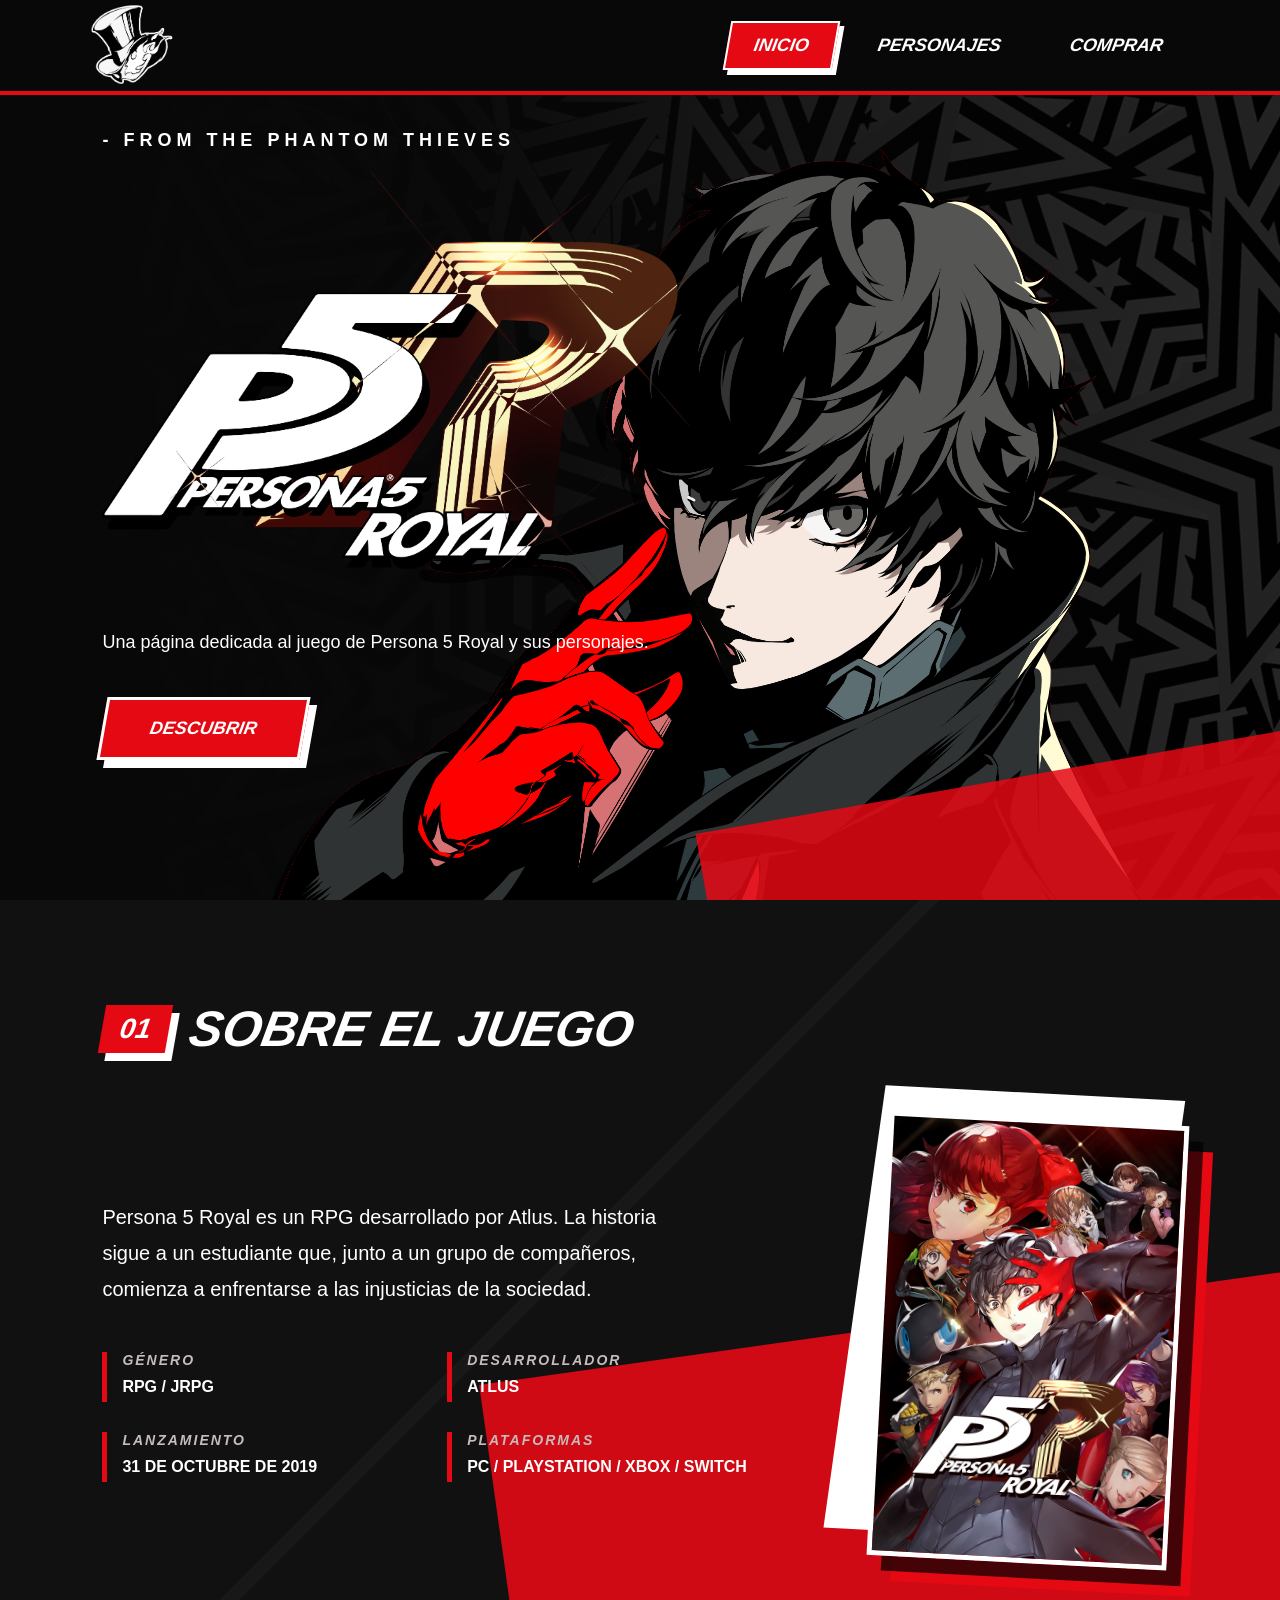
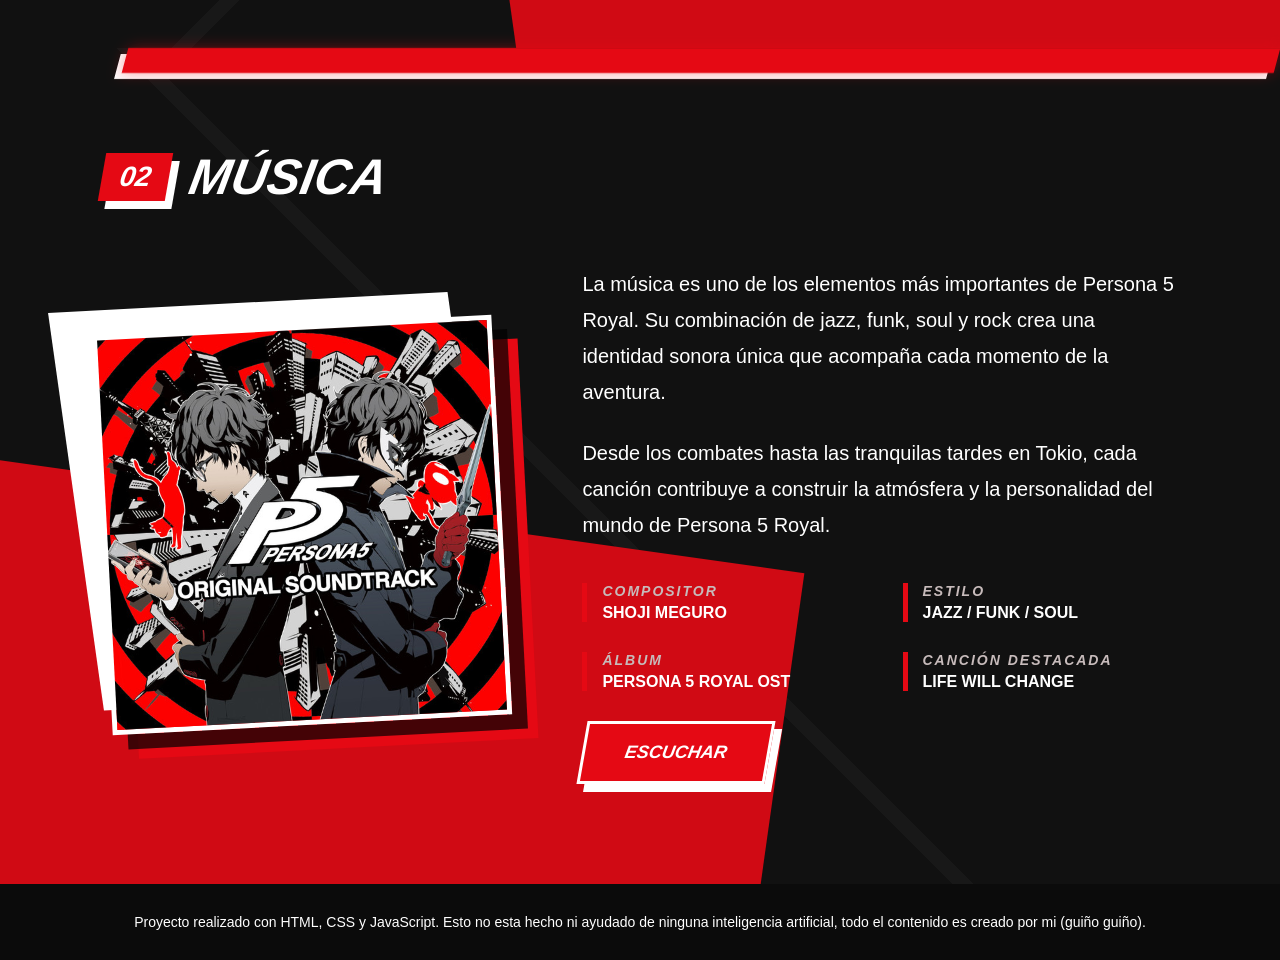
==== index.html @ f52c6a69 "Add files via upload" ====
<!DOCTYPE html>
<html lang="es">

  <head>
    <meta charset="UTF-8">
    <meta name="viewport" content="width=device-width, initial-scale=1.0">

    <title>Persona 5 Royal</title>
    <link rel="icon" href="images/ui/Phantom-Thieves-of-Hearts-Logo.png" type="image/png">

    <link rel="stylesheet" href="css/style.css">
    <link rel="stylesheet" href="css/animations.css">
  </head>

    <!-- | + |====================|| NAVBAR ||====================| + | -->
  <body>

    <header class="navbar">

      <a href="index.html" class="logo">
        <img
          src="images/ui/Phantom-Thieves-of-Hearts-Logo.png"
          alt="Persona 5 Royal"
        >
      </a>

    <nav class="nav-menu">
      <a href="index.html" class="nav-link active">
        INICIO
      </a>

      <a href="personajes.html" class="nav-link">
        PERSONAJES
      </a>

      <a href="https://store.steampowered.com/app/1687950/Persona_5_Royal/" target="_blank" class="nav-link">
        COMPRAR
      </a>
    </nav>

    </header>

    <!-- | + |====================|| HERO ||====================| + | -->

    <main>

      <section class="hero">

        <div class="hero-character">
          <img src="images/ui/joker-hero.png" alt="Joker hero"
          class="hero-character-image">
        </div>

        <div class="hero-content">
          <p class="hero-subtitle">
            - FROM THE PHANTOM THIEVES
          </p>
          <img
            src="images/ui/persona5-royal-logo.png"
            alt="Persona 5 Royal"
            class="hero-logo"
          >

          <p class="hero-description">
            Una página dedicada al juego de Persona 5 Royal y
            sus personajes.
          </p>

          <a href="#sobre-el-juego" class="hero-button">
            DESCUBRIR
          </a>
        </div>

      </section>

<!-- | + |====================|| SOBRE EL JUEGO (ABOUT) ||====================| + | -->

      <section id="sobre-el-juego" class="about">

        <div class="about-background-shape"></div>

        <div class="section-title">
          <span>01</span>
          <h2>SOBRE EL JUEGO</h2>
        </div>

        <div class="about-content">

          <div class="about-info">

            <p>
              Persona 5 Royal es un RPG desarrollado por Atlus.
              La historia sigue a un estudiante que, junto a un grupo
              de compañeros, comienza a enfrentarse a las injusticias
              de la sociedad.
            </p>

            <div class="game-details">

              <div class="game-detail">
                <span>GÉNERO</span>
                <p>RPG / JRPG</p>
              </div>

              <div class="game-detail">
                <span>DESARROLLADOR</span>
                <p>ATLUS</p>
              </div>

              <div class="game-detail">
                <span>LANZAMIENTO</span>
                <p>31 DE OCTUBRE DE 2019</p>
              </div>

              <div class="game-detail">
                <span>PLATAFORMAS</span>
                <p>PC / PLAYSTATION / XBOX / SWITCH</p>
              </div>

            </div>

          </div>

          <div class="about-image">
            <img
              src="images/ui/portada-persona5-royal.png"
              alt="Portada de Persona 5 Royal"
            >
          </div>

        </div>

      </section>

<!-- | + |====================|| FRANJA SEPARADORA ||====================| + | -->

      <div class="p5-divider-container">
        <div class="p5-divider-line"></div>
      </div>

<!-- | + |====================|| MÚSICA ||====================| + | -->

      <section id="musica" class="music">

        <div class="music-background-shape"></div>

          <div class="section-title">
            <span>02</span>
            <h2>MÚSICA</h2>
          </div>

          <div class="music-content">

            <div class="music-image">
              <img
                src="images/ui/music.png"
                alt="Música de Persona 5 Royal"
              >
            </div>

            <div class="music-info">
              <p>
                La música es uno de los elementos más importantes de
                Persona 5 Royal. Su combinación de jazz, funk, soul y
                rock crea una identidad sonora única que acompaña cada
                momento de la aventura.
              </p>

              <p>
                Desde los combates hasta las tranquilas tardes en Tokio,
                cada canción contribuye a construir la atmósfera y la
                personalidad del mundo de Persona 5 Royal.
              </p>

                <div class="music-details">
                  <div class="music-detail">
                    <span>COMPOSITOR</span>
                    <p>SHOJI MEGURO</p>
                  </div>

                  <div class="music-detail">
                    <span>ESTILO</span>
                    <p>JAZZ / FUNK / SOUL</p>
                  </div>

                  <div class="music-detail">
                    <span>ÁLBUM</span>
                    <p>PERSONA 5 ROYAL OST</p>
                  </div>

                  <div class="music-detail">
                    <span>CANCIÓN DESTACADA</span>
                    <p>LIFE WILL CHANGE</p>
                  </div>

                  <a href="https://open.spotify.com/intl-es/album/4pJT0WKggr4xk149X8A6KC?si=cnXYqS-QQ_GDL9rL55k0Cw" target="_blank" class="music-button">
                    ESCUCHAR
                  </a>
                </div>

              </div>

            </div>

      </section>

    <!-- | + |====================|| FOOTER ||====================| + | -->

      <footer>
        <p>
          Proyecto realizado con HTML, CSS y JavaScript.
          Esto no esta hecho ni ayudado de ninguna inteligencia artificial, todo el contenido es creado por mi (guiño guiño).
        </p>
    </footer>

    <script src="js/main.js"></script>

  </body>

</html>
---- css/style.css ----
/*| + |====================|| RESET ||====================| + |*/

* {
  margin: 0;
  padding: 0;
  box-sizing: border-box;
}

html {
  scroll-behavior: smooth;
}

body {
  background-color: #111111;
  color: #ffffff;
  font-family: Arial, sans-serif;
}

/*| + |====================|| NAVBAR ||====================| + |*/

.navbar {
  position: fixed;
  top: 0;
  left: 0;
  width: 100%;
  height: 95px;
  display: flex;
  align-items: center;
  justify-content: space-between;
  padding: 0 7%;
  background-color: #080808;
  border-bottom: 4px solid #e50914;
  z-index: 5;
}

/*=========|| LOGO ||=========*/

.logo {
  display: flex;
  align-items: center;
  height: 100%;
}

.logo img {
  width: 85px;
  height: auto;
  display: block;
  transition: transform 0.2s ease;
}

.logo:hover img {
  transform: rotate(-4deg) scale(1.05);
}

/*=========|| MENU ||=========*/

.nav-menu {
  display: flex;
  align-items: center;
  gap: 15px;
}

/*=========|| LINKS ||=========*/

.nav-link {
  position: relative;
  display: block;
  padding: 12px 25px;
  color: white;
  text-decoration: none;
  font-size: 18px;
  font-weight: 900;
  font-style: italic;
  transform: skew(-10deg);
  text-align: center;
  border: 2px solid transparent;
  
  /* Transición suave para movimiento y sombra */
  transition:
    background-color 0.2s ease,
    transform 0.2s ease,
    box-shadow 0.2s ease,
    border-color 0.2s ease;
}

/* Estado al pasar el mouse (Hover) */
.nav-link:hover {
  background-color: #e50914;
  border-color: #ffffff;
  /* Se eleva hacia arriba e izquierda y despliega la sombra blanca */
  transform: skew(-10deg) translate(-3px, -3px);
  box-shadow: 6px 6px 0 #ffffff;
}

/* Estado activo (Página actual) */
.nav-link.active {
  background-color: #e50914;
  border-color: #ffffff;
  box-shadow: 5px 5px 0 #ffffff;
}

/*| + |====================|| HERO ||====================| + |*/

.hero {
  position: relative;
  min-height: 100vh;
  display: flex;
  align-items: center;
  padding: 70px 8% 80px;
  overflow: hidden;
  background-color: #080808;
  background-image:
    linear-gradient(
      90deg,
      rgba(8, 8, 8, 1) 0%,
      rgba(8, 8, 8, 0.95) 35%,
      rgba(8, 8, 8, 0.35) 70%,
      rgba(8, 8, 8, 0.1) 100%
    ),
    url("../images/backgrounds/hero.PNG");
  background-size: cover;
  background-position: center;
}

.hero-character {
  position: absolute;
  right: 5%;
  bottom: 0;
  height: 90%;
  z-index: 1;
  pointer-events: none;
}

.hero-character img {
  height: 100%;
  width: auto;
  object-fit: contain;
  filter: drop-shadow(-10px 10px 0 rgba(0, 0, 0, 0.7));
}

.hero-content {
  position: relative;
  z-index: 3;
  max-width: 650px;
  animation: aparecer 0.8s ease-out;
}

.hero::after {
  content: "";
  position: absolute;
  right: -16%;
  bottom: -20%;
  width: 60%;
  height: 35%;
  background-color: #e50914;
  transform: rotate(-10deg);
  opacity: 0.85;
  z-index: 2;
}

.hero-subtitle {
  font-size: 18px;
  font-weight: bold;
  letter-spacing: 5px;
  margin-bottom: 20px;
}

.hero-logo {
  width: 600px;
  max-width: 100%;
  margin-bottom: 40px;
}

.hero-description {
  max-width: 550px;
  font-size: 18px;
  line-height: 1.6;
  margin-bottom: 40px;
}

.hero-button {
  position: relative;
  display: inline-block;
  padding: 18px 45px;
  background-color: #e50914;
  color: white;
  text-decoration: none;
  font-size: 18px;
  font-weight: 900;
  font-style: italic;
  transform: skew(-10deg);
  border: 3px solid white;
  box-shadow: 8px 8px 0 #ffffff;
  transition:
    transform 0.2s ease,
    box-shadow 0.2s ease;
}

.hero-button:hover {
  transform: skew(-10deg) translate(-4px, -4px);
  box-shadow: 12px 12px 0 #ffffff;
}

/*| + |====================|| SOBRE EL JUEGO (ABOUT) ||====================| + | */

.about {
  position: relative;
  min-height: 650px;
  padding: 100px 8%;
  background-color: #111111;
  overflow: hidden;
}

.section-title {
  display: flex;
  align-items: center;
  gap: 20px;
  margin-bottom: 40px;
}

.section-title span {
  font-size: 45px;
  font-weight: bold;
}

.section-title h2 {
  font-size: 40px;
  font-style: italic;
}

.about p {
  max-width: 800px;
  font-size: 20px;
  line-height: 1.8;
}

/**/

.about-content {
  display: flex;
  align-items: center;
  gap: 70px;
  max-width: 1200px;
  margin: 0 auto;
}

/*=========|| ABOUT BACKGROUND ||=========*/

.about::before {
  content: "";
  position: absolute;
  inset: 0;
  background: linear-gradient(
    135deg,
    transparent 0%,
    transparent 45%,
    rgba(255, 255, 255, 0.03) 45%,
    rgba(255, 255, 255, 0.03) 46%,
    transparent 46%
  );
  pointer-events: none;
}

/* Forma roja de fondo */
.about-background-shape {
  position: absolute;
  right: -10%;
  bottom: -25%;
  width: 70%;
  height: 70%;
  background-color: #e50914;
  transform: rotate(-8deg);
  opacity: 0.9;
  z-index: 0;
}

/*=========|| SECTION TITLE ||=========*/

.section-title {
  position: relative;
  z-index: 2;
  display: flex;
  align-items: center;
  gap: 20px;
  margin-bottom: 60px;
}

.section-title span {
  padding: 8px 18px;
  background-color: #e50914;
  color: white;
  font-size: 28px;
  font-weight: 900;
  font-style: italic;
  transform: skew(-10deg);
  box-shadow: 8px 8px 0 white;
}

.section-title h2 {
  font-size: 50px;
  font-style: italic;
  font-weight: 900;
  transform: skew(-10deg);
}

/*=========|| ABOUT IMAGE ||=========*/

.about-image {
  position: relative;
  flex-shrink: 0;
  transform: rotate(3deg);
}

/* Diagonal blanca detrás de la portada */

.about-image::before {
  content: "";
  position: absolute;
  top: -25px;
  left: -25px;
  width: 100%;
  height: 100%;
  background-color: white;
  transform: skew(-5deg);
  z-index: -1;
}

/* Sombra roja */

.about-image::after {
  content: "";
  position: absolute;
  bottom: -25px;
  right: -25px;
  width: 100%;
  height: 100%;
  background-color: #e50914;
  z-index: -2;
}

.about-image img {
  display: block;
  width: 300px;
  height: auto;
  border: 5px solid white;
  box-shadow: 15px 15px 0 rgba(0, 0, 0, 0.7);
}

/*=========|| ABOUT CONTENT ||=========*/

.about-content {
  position: relative;
  z-index: 2;
  display: flex;
  align-items: center;
  justify-content: space-between;
  max-width: 1200px;
  margin: 0 auto;
  gap: 80px;
}

/*=========|| ABOUT INFO ||=========*/

.about-info {
  max-width: 650px;
}

.about-info > p {
  max-width: 600px;
  margin-bottom: 45px;
  font-size: 20px;
  line-height: 1.8;
}

/*=========|| GAME DETAILS ||=========*/

.game-details {
  display: grid;
  grid-template-columns: repeat(2, 1fr);
  gap: 30px 45px;
}

.game-detail {
  border-left: 5px solid #e50914;
  padding-left: 15px;
}

.game-detail span {
  display: block;
  margin-bottom: 5px;
  color: #c7bbbb;
  font-size: 14px;
  font-weight: 900;
  font-style: italic;
  letter-spacing: 2px;
}

.game-detail p {
  font-size: 16px;
  font-weight: bold;
}

/*| + |====================|| FRANJA SEPARADORA ||====================| + |*/

.p5-divider-container {
  position: relative;
  width: 100%;
  height: 0px;
  background-color: transparent;
  margin-top: -15px;
  overflow: visible;
  z-index: 5;
}

.p5-divider-line {
  position: absolute;
  top: 10;
  right: 0.2%;
  width: 90%;
  height: 25px;
  background-color: #e50914;
  transform: skew(-15deg);
  box-shadow:
    0 0 15px rgba(229, 9, 20, 0.4),
    -6px 6px 0 #ffffff;
}

/*| + |====================|| MÚSICA ||====================| + |*/

.music {
  position: relative;
  min-height: 650px;
  padding: 100px 8%;
  background-color: #111111;
  overflow: hidden;
}

/*=========|| MUSIC BACKGROUND||=========*/

.music::before {
  content: "";
  position: absolute;
  inset: 0;
  background: linear-gradient(
    -315deg,
    transparent 0%,
    transparent 45%,
    rgba(255, 255, 255, 0.03) 45%,
    rgba(255, 255, 255, 0.03) 46%,
    transparent 46%
  );
  pointer-events: none;
}

/* Forma roja de fondo */
.music-background-shape {
  position: absolute;
  left: -10%;
  bottom: -25%;
  width: 70%;
  height: 70%;
  background-color: #e50914;
  transform: rotate(8deg);
  opacity: 0.9;
  z-index: 0;
}

/*=========|| MUSIC CONTENT ||=========*/

.music-content {
  position: relative;
  z-index: 2;
  display: flex;
  align-items: center;
  max-width: 1200px;
  margin: 0 auto;
  gap: 80px;
}

/*=========|| MUSIC IMAGE ||=========*/

.music-image {
  position: relative;
  flex-shrink: 0;
  transform: rotate(-3deg);
  margin: 20px 0;
}

/* Diagonal blanca */
.music-image::before {
  content: "";
  position: absolute;
  top: -25px;
  left: -25px;
  width: 100%;
  height: 100%;
  background-color: white;
  transform: skew(5deg);
  z-index: -1;
}

/* Sombra roja */
.music-image::after {
  content: "";
  position: absolute;
  bottom: -25px;
  right: -25px;
  width: 100%;
  height: 100%;
  background-color: #e50914;
  z-index: -2;
}

.music-image img {
  display: block;
  width: 400px;
  height: 400px;
  object-fit: cover;
  border: 5px solid white;
  box-shadow: 15px 15px 0 rgba(0, 0, 0, 0.7);
}

/*=========|| MUSIC INFO ||=========*/

.music-info {
  max-width: 650px;
  flex: 1;
}

.music-info > p {
  max-width: 600px;
  margin-bottom: 25px;
  font-size: 20px;
  line-height: 1.8;
}

/*=========|| MUSIC DETAILS ||=========*/

.music-details {
  display: grid;
  grid-template-columns: repeat(2, 1fr);
  gap: 30px 45px;
  margin-top: 40px;
}

.music-detail {
  border-left: 5px solid #e50914;
  padding-left: 15px;
}

.music-detail span {
  display: block;
  margin-bottom: 5px;
  color: #c7bbbb;
  font-size: 14px;
  font-weight: 900;
  font-style: italic;
  letter-spacing: 2px;
}

.music-detail p {
  margin: 0;
  font-size: 16px;
  font-weight: bold;
}

.music-button {
  position: relative;
  display: inline-block;
  width: max-content;
  padding: 18px 40px !important;
  background-color: #e50914;
  color: white;
  text-decoration: none;
  font-size: 18px;
  font-weight: 900;
  font-style: italic;
  transform: skew(-10deg);
  border: 3px solid white;
  box-shadow: 8px 8px 0 #ffffff;
  transition:
    transform 0.2s ease,
    box-shadow 0.2s ease;
}

.music-button:hover {
  transform: skew(-10deg) translate(-4px, -4px);
  box-shadow: 12px 12px 0 #ffffff;
}

/*=========|| RESPONSIVE ||=========*/

@media (max-width: 900px) {
  .music-content {
    flex-direction: column;
    align-items: center;
    gap: 60px;
  }

  .music-info {
    max-width: 700px;
  }
}

@media (max-width: 600px) {
  .music {
    padding: 80px 5%;
  }

  .music-image img {
    width: 270px;
    height: 390px;
  }

  .music-details {
    grid-template-columns: 1fr;
  }

  .music-info > p {
    font-size: 17px;
  }
}

/*===================================== PERSONAJES =====================================*/

/*=========|| Estilos para las secciones de carrusel de personajes ||=========*/

.characters-page {
  position: relative;
  padding-top: 100px;
  padding-bottom: 100px;
  background-color: #111111;
  overflow: hidden;
}

.characters-page::before {
  content: "";
  position: absolute;
  inset: 0;
  background: linear-gradient(
    135deg,
    transparent 0%,
    transparent 48%,
    rgba(255, 255, 255, 0.02) 48%,
    rgba(255, 255, 255, 0.02) 50%,
    transparent 50%
  );
  background-size: 30px 30px;
  pointer-events: none;
  z-index: 1;
}

.carousel-section {
  position: relative;
  padding: 30px 8%;
  z-index: 2;
}

.carousel-section::after {
  content: "";
  position: absolute;
  width: 60%;
  height: 80%;
  background-color: #e50914;
  opacity: 0.85;
  z-index: -1;
  pointer-events: none;
}

.carousel-section:nth-child(1)::after {
  right: -10%;
  bottom: 10%;
  transform: rotate(-6deg);
}

.carousel-section:nth-child(2)::after {
  left: -10%;
  top: 20%;
  transform: rotate(6deg);
}

.carousel-section:nth-child(3)::after {
  right: -15%;
  bottom: 0%;
  transform: rotate(-8deg);
}

.carousel-wrapper {
  display: flex;
  align-items: center;
  position: relative;
  gap: -110px;
}

.carousel-track-container {
  overflow: hidden;
  width: 100%;
  padding: 20px 35px 35px 25px;

  /* Valores base */
  --mask-start: 3%;
  --mask-end: 97%;

  -webkit-mask-image: linear-gradient(
    to right,
    transparent 0%,
    black var(--mask-start),
    black var(--mask-end),
    transparent 100%
  );
  mask-image: linear-gradient(
    to right,
    transparent 0%,
    black var(--mask-start),
    black var(--mask-end),
    transparent 100%
  );
}

.carousel-track {
  display: flex;
  gap: 30px;
  padding-right: 25px;
  transition: transform 0.4s cubic-bezier(0.25, 1, 0.5, 1);
}

/*=========|| Tarjeta individual de personaje ||=========*/

.character-card {
  min-width: 320px;
  max-width: 340px;
  background-color: #181818;
  border: 3px solid #ffffff;
  box-shadow: 10px 10px 0 #e50914;
  transform: skew(-4deg);
  transition:
    transform 0.3s ease,
    box-shadow 0.3s ease;
  flex-shrink: 0;
}

.character-card:hover {
  transform: skew(-4deg) translateY(-8px);
  box-shadow: 14px 14px 0 #ffffff;
}

/*=========|| Contenedor de imágenes ||=========*/

.card-images {
  display: flex;
  flex-direction: column;
  gap: 10px;
  padding: 15px;
  background-color: #080808;
  border-bottom: 3px solid #e50914;
}

.char-portrait,
.char-gameplay {
  position: relative;
  overflow: hidden;
  border: 2px solid #ffffff;
}

.char-portrait img,
.char-gameplay img {
  width: 100%;
  height: 180px;
  object-fit: cover;
  display: block;
}

/*=========|| Información del personaje ||=========*/

.card-info {
  padding: 20px 15px;
}

.card-info h3 {
  font-size: 20px;
  font-style: italic;
  font-weight: 900;
  color: #ffffff;
  margin-bottom: 10px;
  background-color: #e50914;
  display: inline-block;
  padding: 4px 10px;
  transform: skew(-6deg);
}

.card-info p {
  font-size: 14px;
  line-height: 1.5;
  color: #cccccc;
}

/*=========|| Botones de navegación del carrusel ||=========*/

.carousel-btn {
  background-color: #e50914;
  color: #ffffff;
  border: 2px solid #ffffff;
  font-size: 24px;
  font-weight: bold;
  padding: 15px 18px;
  cursor: pointer;
  transform: skew(-10deg);
  box-shadow: 4px 4px 0 #ffffff;
  z-index: 10;
  transition:
    transform 0.2s ease,
    background-color 0.2s ease;
}

.carousel-btn:hover {
  background-color: #ffffff;
  color: #e50914;
  transform: skew(-10deg) scale(1.1);
}

/*=========|| Barra de  ||=========*/

.carousel-progress-bar {
  position: relative;
  width: 100%;
  max-width: 100%;
  height: 16px;
  background-color: #000000;
  margin: 30px auto 0;
  border: 2px solid #ffffff;
  transform: skew(-15deg);
  /* Sombra blanca desfasada igual a la franja separadora */
  box-shadow: -5px 5px 0 #ffffff;
  overflow: hidden;
}

.progress-fill {
  height: 100%;
  width: 0%;
  background-color: #e50914;
  /* Brillo e iluminación estilo P5 en el relleno */
  box-shadow: 0 0 12px rgba(229, 9, 20, 0.8);
  transition: width 0.3s cubic-bezier(0.25, 1, 0.5, 1);
}

/*=========|| Imagen única vertical para personajes secundarios ||=========*/

.char-single-vertical {
  position: relative;
  overflow: hidden;
  border: 2px solid #ffffff;
}

.char-single-vertical img {
  width: 100%;
  height: 370px;
  object-fit: cover;
  display: block;
}

/*=========|| Imagen única rectangular para la sección de villanos ||=========*/

.char-single-rectangular {
  position: relative;
  overflow: hidden;
  border: 2px solid #ffffff;
}

.char-single-rectangular img {
  width: 100%;
  height: 220px;
  object-fit: cover;
  display: block;
}

/*| + |====================|| FOOTER ||====================| + |*/

footer {
  padding: 30px;
  text-align: center;
  background-color: #0b0b0b;
}

footer p {
  font-size: 14px;
}
---- css/animations.css ----
/* ==================== ANIMACIONES ==================== */

.hero-content {
    animation: aparecer 0.8s ease-out;
}

@keyframes aparecer {

    from {
        opacity: 0;
        transform: translateX(-50px);
    }

    to {
        opacity: 1;
        transform: translateX(0);
    }

}

/*=========|| DECLARACIÓN DE VARIABLES PARA ANIMAR MÁSCARAS ||=========*/

@property --mask-start {
  syntax: '<percentage>';
  inherits: false;
  initial-value: 3%;
}

@property --mask-end {
  syntax: '<percentage>';
  inherits: false;
  initial-value: 97%;
}

/*=========|| TRANSICIÓN DE MÁSCARA DEL CARRUSEL ||=========*/

.carousel-track-container {
  /* Transición sobre las variables animables */
  transition: --mask-start 0.3s ease, --mask-end 0.3s ease;
}

/* Al estar al INICIO: Transiciona el lado izquierdo */
.carousel-track-container.at-start {
  --mask-start: 0%;
  --mask-end: 97%;
}

/* Al estar al FINAL: Transiciona el lado derecho */
.carousel-track-container.at-end {
  --mask-start: 3%;
  --mask-end: 100%;
}
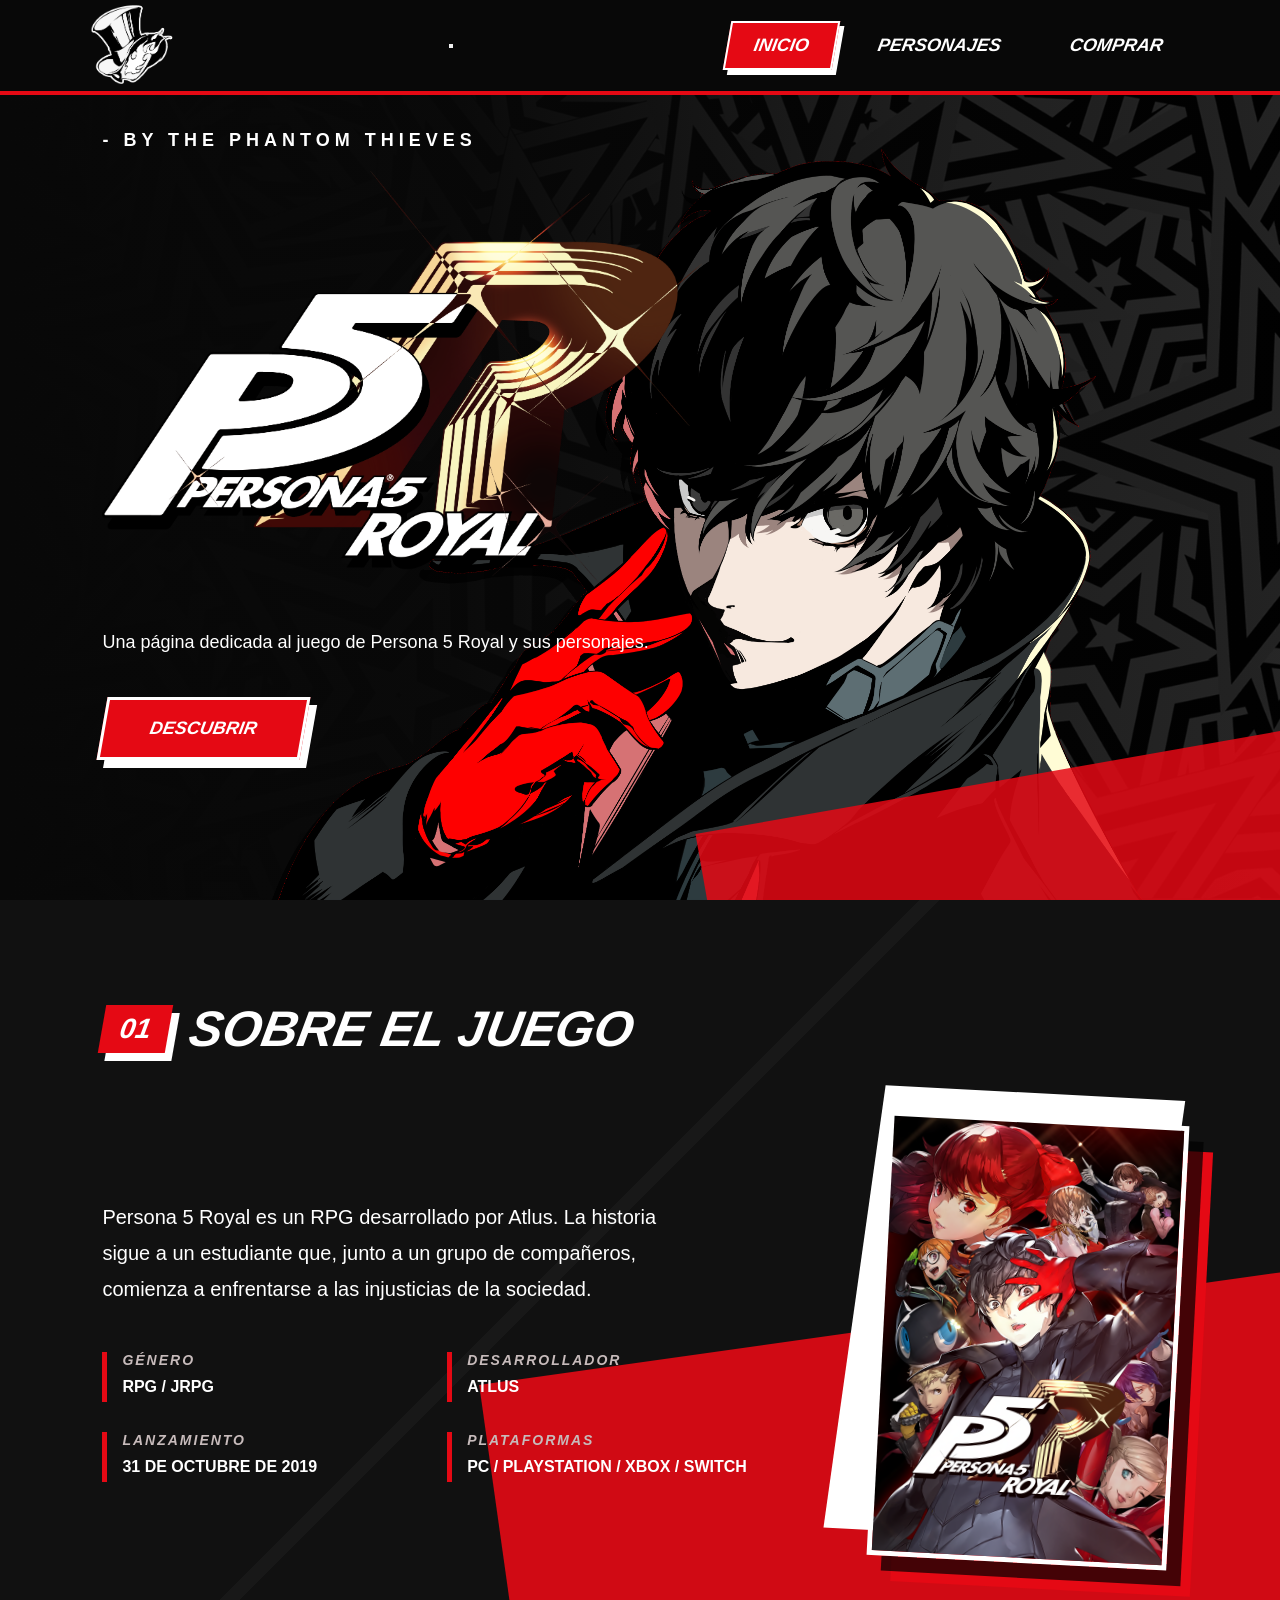
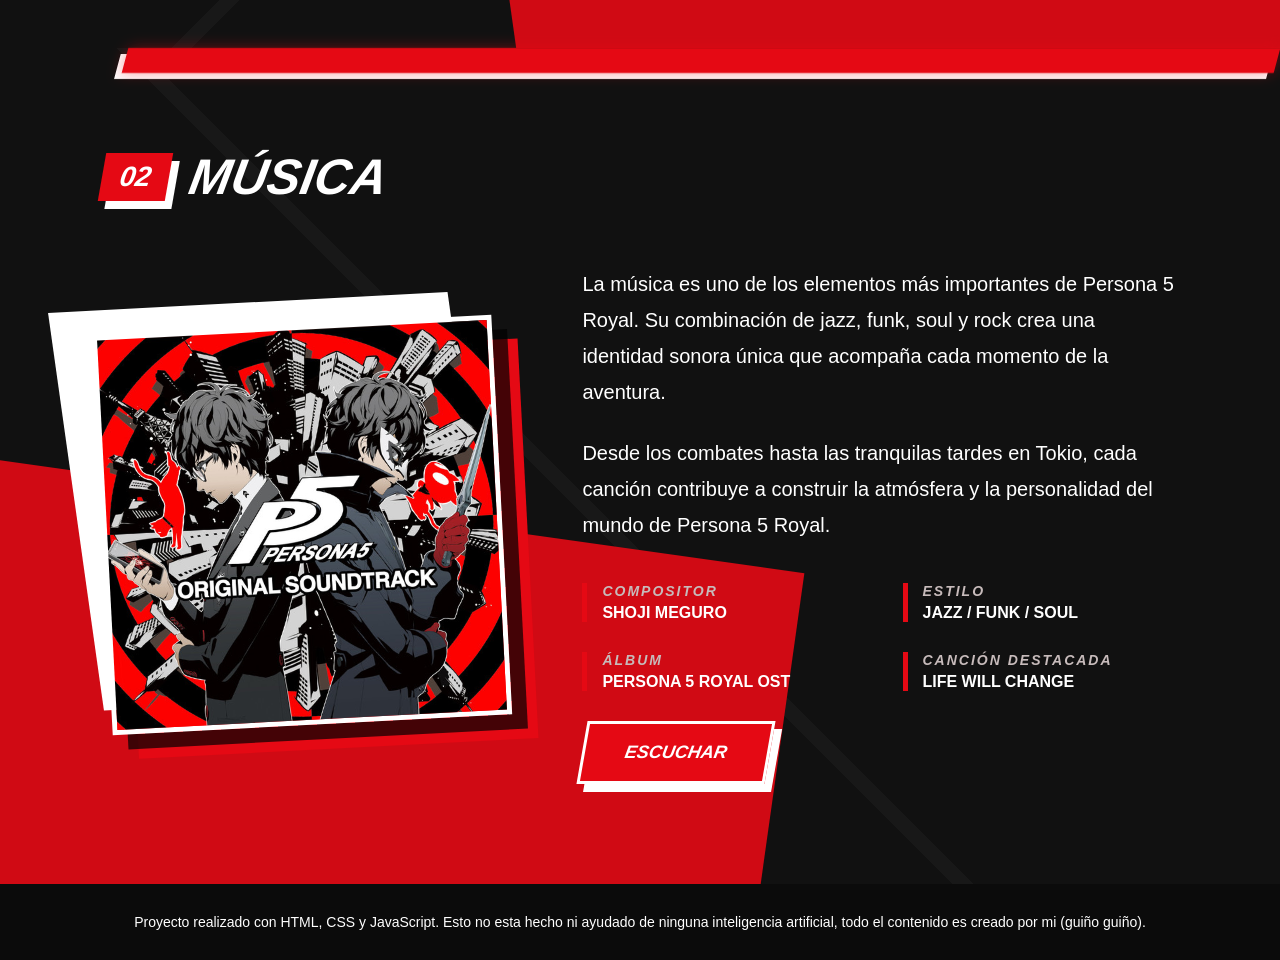
==== commit 0f874472: "Add files via upload" ====
--- a/index.html
+++ b/index.html
@@ -9,6 +9,7 @@
     <link rel="icon" href="images/ui/Phantom-Thieves-of-Hearts-Logo.png" type="image/png">
 
     <link rel="stylesheet" href="css/style.css">
+    <link rel="stylesheet" href="css/stylePersonajes.css">
     <link rel="stylesheet" href="css/animations.css">
   </head>
 
@@ -24,6 +25,12 @@
         >
       </a>
 
+    <button class="hamburger-btn" id="hamburger-btn" aria-label="Abrir Menú">
+      <span></span>
+      <span></span>
+      <span></span>
+    </button> 
+
     <nav class="nav-menu">
       <a href="index.html" class="nav-link active">
         INICIO
@@ -53,7 +60,7 @@
 
         <div class="hero-content">
           <p class="hero-subtitle">
-            - FROM THE PHANTOM THIEVES
+            - BY THE PHANTOM THIEVES
           </p>
           <img
             src="images/ui/persona5-royal-logo.png"
--- a/css/style.css
+++ b/css/style.css
@@ -621,258 +621,6 @@
   }
 }
 
-/*===================================== PERSONAJES =====================================*/
-
-/*=========|| Estilos para las secciones de carrusel de personajes ||=========*/
-
-.characters-page {
-  position: relative;
-  padding-top: 100px;
-  padding-bottom: 100px;
-  background-color: #111111;
-  overflow: hidden;
-}
-
-.characters-page::before {
-  content: "";
-  position: absolute;
-  inset: 0;
-  background: linear-gradient(
-    135deg,
-    transparent 0%,
-    transparent 48%,
-    rgba(255, 255, 255, 0.02) 48%,
-    rgba(255, 255, 255, 0.02) 50%,
-    transparent 50%
-  );
-  background-size: 30px 30px;
-  pointer-events: none;
-  z-index: 1;
-}
-
-.carousel-section {
-  position: relative;
-  padding: 30px 8%;
-  z-index: 2;
-}
-
-.carousel-section::after {
-  content: "";
-  position: absolute;
-  width: 60%;
-  height: 80%;
-  background-color: #e50914;
-  opacity: 0.85;
-  z-index: -1;
-  pointer-events: none;
-}
-
-.carousel-section:nth-child(1)::after {
-  right: -10%;
-  bottom: 10%;
-  transform: rotate(-6deg);
-}
-
-.carousel-section:nth-child(2)::after {
-  left: -10%;
-  top: 20%;
-  transform: rotate(6deg);
-}
-
-.carousel-section:nth-child(3)::after {
-  right: -15%;
-  bottom: 0%;
-  transform: rotate(-8deg);
-}
-
-.carousel-wrapper {
-  display: flex;
-  align-items: center;
-  position: relative;
-  gap: -110px;
-}
-
-.carousel-track-container {
-  overflow: hidden;
-  width: 100%;
-  padding: 20px 35px 35px 25px;
-
-  /* Valores base */
-  --mask-start: 3%;
-  --mask-end: 97%;
-
-  -webkit-mask-image: linear-gradient(
-    to right,
-    transparent 0%,
-    black var(--mask-start),
-    black var(--mask-end),
-    transparent 100%
-  );
-  mask-image: linear-gradient(
-    to right,
-    transparent 0%,
-    black var(--mask-start),
-    black var(--mask-end),
-    transparent 100%
-  );
-}
-
-.carousel-track {
-  display: flex;
-  gap: 30px;
-  padding-right: 25px;
-  transition: transform 0.4s cubic-bezier(0.25, 1, 0.5, 1);
-}
-
-/*=========|| Tarjeta individual de personaje ||=========*/
-
-.character-card {
-  min-width: 320px;
-  max-width: 340px;
-  background-color: #181818;
-  border: 3px solid #ffffff;
-  box-shadow: 10px 10px 0 #e50914;
-  transform: skew(-4deg);
-  transition:
-    transform 0.3s ease,
-    box-shadow 0.3s ease;
-  flex-shrink: 0;
-}
-
-.character-card:hover {
-  transform: skew(-4deg) translateY(-8px);
-  box-shadow: 14px 14px 0 #ffffff;
-}
-
-/*=========|| Contenedor de imágenes ||=========*/
-
-.card-images {
-  display: flex;
-  flex-direction: column;
-  gap: 10px;
-  padding: 15px;
-  background-color: #080808;
-  border-bottom: 3px solid #e50914;
-}
-
-.char-portrait,
-.char-gameplay {
-  position: relative;
-  overflow: hidden;
-  border: 2px solid #ffffff;
-}
-
-.char-portrait img,
-.char-gameplay img {
-  width: 100%;
-  height: 180px;
-  object-fit: cover;
-  display: block;
-}
-
-/*=========|| Información del personaje ||=========*/
-
-.card-info {
-  padding: 20px 15px;
-}
-
-.card-info h3 {
-  font-size: 20px;
-  font-style: italic;
-  font-weight: 900;
-  color: #ffffff;
-  margin-bottom: 10px;
-  background-color: #e50914;
-  display: inline-block;
-  padding: 4px 10px;
-  transform: skew(-6deg);
-}
-
-.card-info p {
-  font-size: 14px;
-  line-height: 1.5;
-  color: #cccccc;
-}
-
-/*=========|| Botones de navegación del carrusel ||=========*/
-
-.carousel-btn {
-  background-color: #e50914;
-  color: #ffffff;
-  border: 2px solid #ffffff;
-  font-size: 24px;
-  font-weight: bold;
-  padding: 15px 18px;
-  cursor: pointer;
-  transform: skew(-10deg);
-  box-shadow: 4px 4px 0 #ffffff;
-  z-index: 10;
-  transition:
-    transform 0.2s ease,
-    background-color 0.2s ease;
-}
-
-.carousel-btn:hover {
-  background-color: #ffffff;
-  color: #e50914;
-  transform: skew(-10deg) scale(1.1);
-}
-
-/*=========|| Barra de  ||=========*/
-
-.carousel-progress-bar {
-  position: relative;
-  width: 100%;
-  max-width: 100%;
-  height: 16px;
-  background-color: #000000;
-  margin: 30px auto 0;
-  border: 2px solid #ffffff;
-  transform: skew(-15deg);
-  /* Sombra blanca desfasada igual a la franja separadora */
-  box-shadow: -5px 5px 0 #ffffff;
-  overflow: hidden;
-}
-
-.progress-fill {
-  height: 100%;
-  width: 0%;
-  background-color: #e50914;
-  /* Brillo e iluminación estilo P5 en el relleno */
-  box-shadow: 0 0 12px rgba(229, 9, 20, 0.8);
-  transition: width 0.3s cubic-bezier(0.25, 1, 0.5, 1);
-}
-
-/*=========|| Imagen única vertical para personajes secundarios ||=========*/
-
-.char-single-vertical {
-  position: relative;
-  overflow: hidden;
-  border: 2px solid #ffffff;
-}
-
-.char-single-vertical img {
-  width: 100%;
-  height: 370px;
-  object-fit: cover;
-  display: block;
-}
-
-/*=========|| Imagen única rectangular para la sección de villanos ||=========*/
-
-.char-single-rectangular {
-  position: relative;
-  overflow: hidden;
-  border: 2px solid #ffffff;
-}
-
-.char-single-rectangular img {
-  width: 100%;
-  height: 220px;
-  object-fit: cover;
-  display: block;
-}
-
 /*| + |====================|| FOOTER ||====================| + |*/
 
 footer {
--- a/css/stylePersonajes.css
+++ b/css/stylePersonajes.css
@@ -0,0 +1,546 @@
+.characters-page {
+  position: relative;
+  padding-top: 100px;
+  padding-bottom: 100px;
+  background-color: #111111;
+  overflow: hidden;
+}
+
+.characters-page::before {
+  content: "";
+  position: absolute;
+  inset: 0;
+  background: linear-gradient(
+    135deg,
+    transparent 0%,
+    transparent 48%,
+    rgba(255, 255, 255, 0.02) 48%,
+    rgba(255, 255, 255, 0.02) 50%,
+    transparent 50%
+  );
+  background-size: 30px 30px;
+  pointer-events: none;
+  z-index: 1;
+}
+
+.carousel-section {
+  position: relative;
+  padding: 30px 8%;
+  z-index: 2;
+}
+
+.carousel-section::after {
+  content: "";
+  position: absolute;
+  width: 60%;
+  height: 80%;
+  background-color: #e50914;
+  opacity: 0.85;
+  z-index: -1;
+  pointer-events: none;
+}
+
+.carousel-section:nth-child(1)::after {
+  right: -10%;
+  bottom: 10%;
+  transform: rotate(-6deg);
+}
+
+.carousel-section:nth-child(2)::after {
+  left: -10%;
+  top: 20%;
+  transform: rotate(6deg);
+}
+
+.carousel-section:nth-child(3)::after {
+  right: -15%;
+  bottom: 0%;
+  transform: rotate(-8deg);
+}
+
+.carousel-wrapper {
+  display: flex;
+  align-items: center;
+  position: relative;
+  gap: -110px;
+}
+
+.carousel-track-container {
+  overflow: hidden;
+  width: 100%;
+  padding: 20px 35px 35px 25px;
+
+  /* Valores base */
+  --mask-start: 3%;
+  --mask-end: 97%;
+
+  -webkit-mask-image: linear-gradient(
+    to right,
+    transparent 0%,
+    black var(--mask-start),
+    black var(--mask-end),
+    transparent 100%
+  );
+  mask-image: linear-gradient(
+    to right,
+    transparent 0%,
+    black var(--mask-start),
+    black var(--mask-end),
+    transparent 100%
+  );
+}
+
+.carousel-track {
+  display: flex;
+  gap: 30px;
+  padding-right: 25px;
+  transition: transform 0.4s cubic-bezier(0.25, 1, 0.5, 1);
+}
+
+/*=========|| Tarjeta individual de personaje ||=========*/
+
+.character-card {
+  min-width: 320px;
+  max-width: 340px;
+  background-color: #181818;
+  border: 3px solid #ffffff;
+  box-shadow: 10px 10px 0 #e50914;
+  transform: skew(-4deg);
+  transition:
+    transform 0.3s ease,
+    box-shadow 0.3s ease;
+  flex-shrink: 0;
+}
+
+.character-card:hover {
+  transform: skew(-4deg) translateY(-8px);
+  box-shadow: 14px 14px 0 #ffffff;
+}
+
+/*=========|| Contenedor de imágenes ||=========*/
+
+.card-images {
+  display: flex;
+  flex-direction: column;
+  gap: 10px;
+  padding: 15px;
+  background-color: #080808;
+  border-bottom: 3px solid #e50914;
+}
+
+.char-portrait,
+.char-gameplay {
+  position: relative;
+  overflow: hidden;
+  border: 2px solid #ffffff;
+}
+
+.char-portrait img,
+.char-gameplay img {
+  width: 100%;
+  height: 180px;
+  object-fit: cover;
+  display: block;
+}
+
+/*=========|| Información del personaje ||=========*/
+
+.card-info {
+  padding: 20px 15px;
+}
+
+.card-info h3 {
+  font-size: 20px;
+  font-style: italic;
+  font-weight: 900;
+  color: #ffffff;
+  margin-bottom: 10px;
+  background-color: #e50914;
+  display: inline-block;
+  padding: 4px 10px;
+  transform: skew(-6deg);
+}
+
+.card-info p {
+  font-size: 14px;
+  line-height: 1.5;
+  color: #cccccc;
+}
+
+/*=========|| Botones de navegación del carrusel ||=========*/
+
+.carousel-btn {
+  background-color: #e50914;
+  color: #ffffff;
+  border: 2px solid #ffffff;
+  font-size: 24px;
+  font-weight: bold;
+  padding: 15px 18px;
+  cursor: pointer;
+  transform: skew(-10deg);
+  box-shadow: 4px 4px 0 #ffffff;
+  z-index: 10;
+  transition:
+    transform 0.2s ease,
+    background-color 0.2s ease;
+}
+
+.carousel-btn:hover {
+  background-color: #ffffff;
+  color: #e50914;
+  transform: skew(-10deg) scale(1.1);
+}
+
+/*=========|| Barra de  ||=========*/
+
+.carousel-progress-bar {
+  position: relative;
+  width: 100%;
+  max-width: 100%;
+  height: 16px;
+  background-color: #000000;
+  margin: 30px auto 0;
+  border: 2px solid #ffffff;
+  transform: skew(-15deg);
+  /* Sombra blanca desfasada igual a la franja separadora */
+  box-shadow: -5px 5px 0 #ffffff;
+  overflow: hidden;
+}
+
+.progress-fill {
+  height: 100%;
+  width: 0%;
+  background-color: #e50914;
+  /* Brillo e iluminación estilo P5 en el relleno */
+  box-shadow: 0 0 12px rgba(229, 9, 20, 0.8);
+  transition: width 0.3s cubic-bezier(0.25, 1, 0.5, 1);
+}
+
+/*=========|| Imagen única vertical para personajes secundarios ||=========*/
+
+.char-single-vertical {
+  position: relative;
+  overflow: hidden;
+  border: 2px solid #ffffff;
+}
+
+.char-single-vertical img {
+  width: 100%;
+  height: 370px;
+  object-fit: cover;
+  display: block;
+}
+
+/*=========|| Imagen única rectangular para la sección de villanos ||=========*/
+
+.char-single-rectangular {
+  position: relative;
+  overflow: hidden;
+  border: 2px solid #ffffff;
+}
+
+.char-single-rectangular img {
+  width: 100%;
+  height: 220px;
+  object-fit: cover;
+  display: block;
+}
+
+/*====================================================================*/
+
+/* ==================== MODAL ESTILO PERSONA 5 ROYAL ==================== */
+
+/* Fondo general oscuro con z-index alto */
+.modal {
+  display: none;
+  position: fixed;
+  top: 0;
+  left: 0;
+  width: 100%;
+  height: 100%;
+  background-color: rgba(0, 0, 0, 0.85);
+  z-index: 10000;
+  align-items: center;
+  justify-content: center;
+}
+
+.modal.activo {
+  display: flex !important;
+}
+
+/* Marco principal del modal estilo P5R (Negro y Rojo con inclinación) */
+.modal-contenido {
+  background: linear-gradient(-105deg, #000000 50%, #e60012 50%);
+  border: 4px solid #ffffff;
+  box-shadow: 10px 10px 0px #e60012;
+  width: 90%;
+  height: 800px;
+  max-width: 1200px;
+  max-height: 90vh;
+  padding: 30px 25px 25px 25px;
+  position: relative;
+  transform: rotate(-1deg);
+  overflow: hidden;
+  box-sizing: border-box;
+}
+
+/* Botón de cerrar (X) en la esquina superior derecha */
+.modal-cerrar {
+  position: absolute;
+  top: 10px;
+  right: 15px;
+  font-size: 28px;
+  font-weight: 900;
+  color: #ffffff;
+  background-color: #ff0000;
+  width: 35px;
+  height: 35px;
+  display: flex;
+  align-items: center;
+  justify-content: center;
+  cursor: pointer;
+  transform: rotate(5deg);
+  clip-path: polygon(10% 0, 100% 0, 90% 100%, 0 100%);
+  transition: transform 0.2s ease, background-color 0.2s ease;
+}
+
+.modal-cerrar:hover {
+  background-color: #ffffff;
+  color: #ff0000;
+  transform: rotate(0deg) scale(1.1);
+}
+
+/* Disposición interna */
+.modal-cuerpo {
+  display: flex;
+  gap: 25px;
+  align-items: center;
+}
+
+/* Columna Izquierda: Imagen y Botón */
+.modal-columna-izquierda {
+  width: 300px;
+  min-width: 300px;
+  height: 100%;
+  flex: 1;
+  display: flex;
+  flex-direction: column;
+  align-items: center;
+  gap: 15px;
+}
+
+.modal-imagen-container {
+  position: relative;
+  width: 100%;
+  height: 100%;
+  aspect-ratio: 2/3;
+  background-color: #111111;
+  background-image: url("../images/backgrounds/stars_character.png");
+  background-size: cover;
+  background-position: center;
+  background-repeat: no-repeat;
+  border: 3px solid #ffffff;
+  box-shadow: 5px 5px 0px #ff0000;
+  overflow: visible;
+  padding: 10px;
+  box-sizing: border-box;
+}
+
+.modal-imagen-container img {
+  width: 100%;
+  height: 100%;
+  object-fit: cover;
+  overflow: hidden;
+}
+
+/* Botón de Acción Estilo P5R */
+.btn-estilo {
+  position: relative;
+  width: 100%;
+  padding: 12px 20px;
+  background-color: #ffffff;
+  color: #000000;
+  font-weight: 900;
+  font-size: 1.1rem;
+  text-transform: uppercase;
+  font-style: italic;
+  letter-spacing: 1px;
+  border: 3px solid #000000;
+  cursor: pointer;
+  /* Inclinación al estilo P5R */
+  transform: skewX(-12deg);
+  /* Sombra sólida inferior por defecto */
+  box-shadow: 4px 4px 0px #ffffff;
+  transition: background-color 0.15s ease, color 0.15s ease, transform 0.15s cubic-bezier(0.25, 1, 0.5, 1), box-shadow 0.15s ease;
+  outline: none;
+}
+
+/* Efecto Hover: Cambio de color, desplazamiento y sombra más marcada hacia abajo */
+.btn-estilo:hover {
+  background-color: #ff0000;
+  color: #ffffff;
+  border-color: #ffffff;
+  /* Se desplaza ligeramente hacia arriba e izquierda */
+  transform: skewX(-12deg) translate(-3px, -3px);
+  /* La sombra proyectada hacia abajo a la derecha crece */
+  box-shadow: 7px 7px 0px #ffffff;
+  animation: p5r-shake 0.2s ease-in-out;
+}
+
+/* Efecto Click (Active): Se presiona hacia la sombra */
+.btn-estilo:active {
+  transform: skewX(-12deg) translate(2px, 2px);
+  box-shadow: 2px 2px 0px #ffffff;
+}
+
+/* Micro-animación de temblor rápido al pasar el cursor */
+@keyframes p5r-shake {
+  0% { transform: skewX(-12deg) translate(-3px, -3px); }
+  25% { transform: skewX(-10deg) translate(-5px, -2px); }
+  50% { transform: skewX(-14deg) translate(-1px, -4px); }
+  75% { transform: skewX(-11deg) translate(-4px, -1px); }
+  100% { transform: skewX(-12deg) translate(-3px, -3px); }
+}
+
+/* Columna Derecha: Texto e Información */
+.modal-columna-derecha {
+  flex: 1.5;
+  color: #ffffff;
+  display: flex;
+  flex-direction: column;
+  gap: 15px;
+}
+
+/* Título con parche de contraste negro/blanco */
+.modal-columna-derecha h2 {
+  font-size: 1.8rem;
+  font-weight: 900;
+  font-style: italic;
+  text-transform: uppercase;
+  color: #000000;
+  background-color: #ffffff;
+  display: inline-block;
+  padding: 5px 15px;
+  margin: 0;
+  transform: rotate(-1deg) skewX(-5deg);
+  box-shadow: 4px 4px 0px #ff0000;
+  width: fit-content;
+}
+
+/* Descripción del personaje */
+.modal-columna-derecha p {
+  font-size: 0.95rem;
+  line-height: 1.6;
+  color: #dddddd;
+  background-color: rgba(20, 20, 20, 0.9);
+  padding: 15px;
+  border-left: 4px solid #ff0000;
+  margin: 0;
+}
+
+/* Adaptación Responsive */
+@media (max-width: 650px) {
+  .modal-cuerpo {
+    flex-direction: column;
+  }
+  
+  .modal-contenido {
+    transform: rotate(0deg);
+    clip-path: none;
+  }
+}
+
+/* Asegura posicionamiento de los botones dentro de la foto */
+
+.modal-galeria-wrapper {
+  position: relative;
+  width: 100%;
+}
+
+.modal-imagen-container img {
+  width: 100%;
+  height: 100%;
+  object-fit: contain;
+  position: relative;
+  z-index: 2;
+  display: block;
+}
+
+/* Botones / Flechas de navegación sobre la imagen */
+.modal-nav-btn {
+  position: absolute;
+  top: 50%;
+  transform: translateY(-50%) skewX(-5deg);
+  background-color: #000000;
+  color: #ffffff;
+  border: 2px solid #ff0000;
+  font-size: 1.2rem;
+  font-weight: 900;
+  padding: 8px 12px;
+  cursor: pointer;
+  z-index: 10;
+  box-shadow: 3px 3px 0px #ffffff;
+  transition: background-color 0.2s ease, color 0.2s ease;
+}
+
+.modal-nav-btn:hover {
+  background-color: #ff0000;
+  color: #ffffff;
+}
+
+.modal-nav-btn.prev {
+  left: -15px;
+}
+
+.modal-nav-btn.next {
+  right: -15px;
+}
+
+/* Ocultar flechas cuando solo hay 1 imagen */
+.modal-nav-btn.oculto {
+  display: none !important;
+}
+
+/* Contenedor general de especificaciones */
+.modal-specs-container {
+  display: flex;
+  flex-direction: column;
+  gap: 8px;
+  margin: 5px 0 10px 0;
+}
+
+/* Fila individual con la barrita roja al frente */
+.spec-item {
+  display: flex;
+  align-items: center;
+  gap: 10px;
+}
+
+/* Barrita roja decorativa */
+.spec-bar {
+  width: 6px;
+  height: 22px;
+  background-color: #ff0000;
+  transform: skewX(-10deg);
+  box-shadow: 2px 2px 0px #ffffff;
+  flex-shrink: 0;
+}
+
+/* Texto de la especificación (Arcana / Persona) */
+.spec-text {
+  font-size: 0.9rem;
+  font-weight: 800;
+  font-style: italic;
+  text-transform: uppercase;
+  color: #ffffff;
+  background-color: #000000;
+  padding: 4px 10px;
+  border: 1px solid #ff0000;
+  transform: skewX(-5deg);
+  box-shadow: 2px 2px 0px #ffffff;
+  display: inline-block;
+}
+
+.spec-text span {
+  color: #ff0000; /* Resalta las etiquetas ARCANA: y PERSONA: */
+}
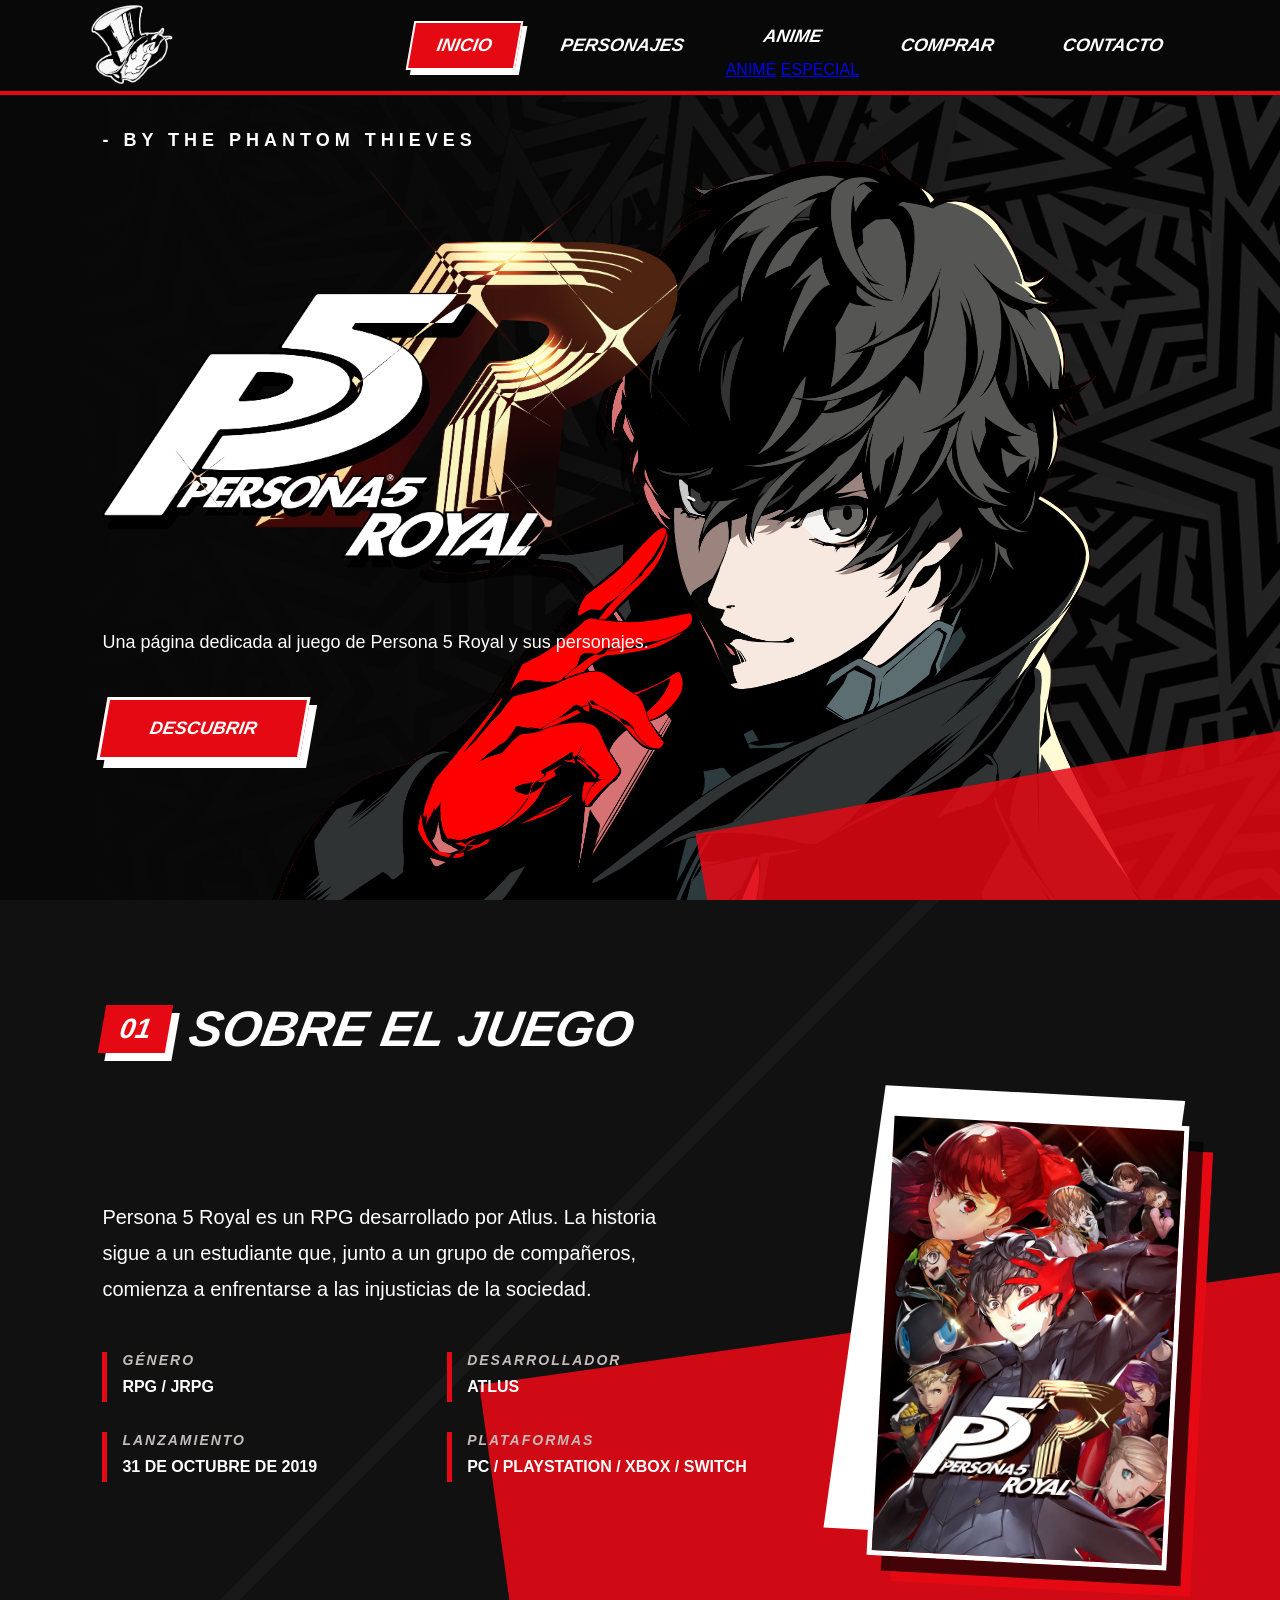
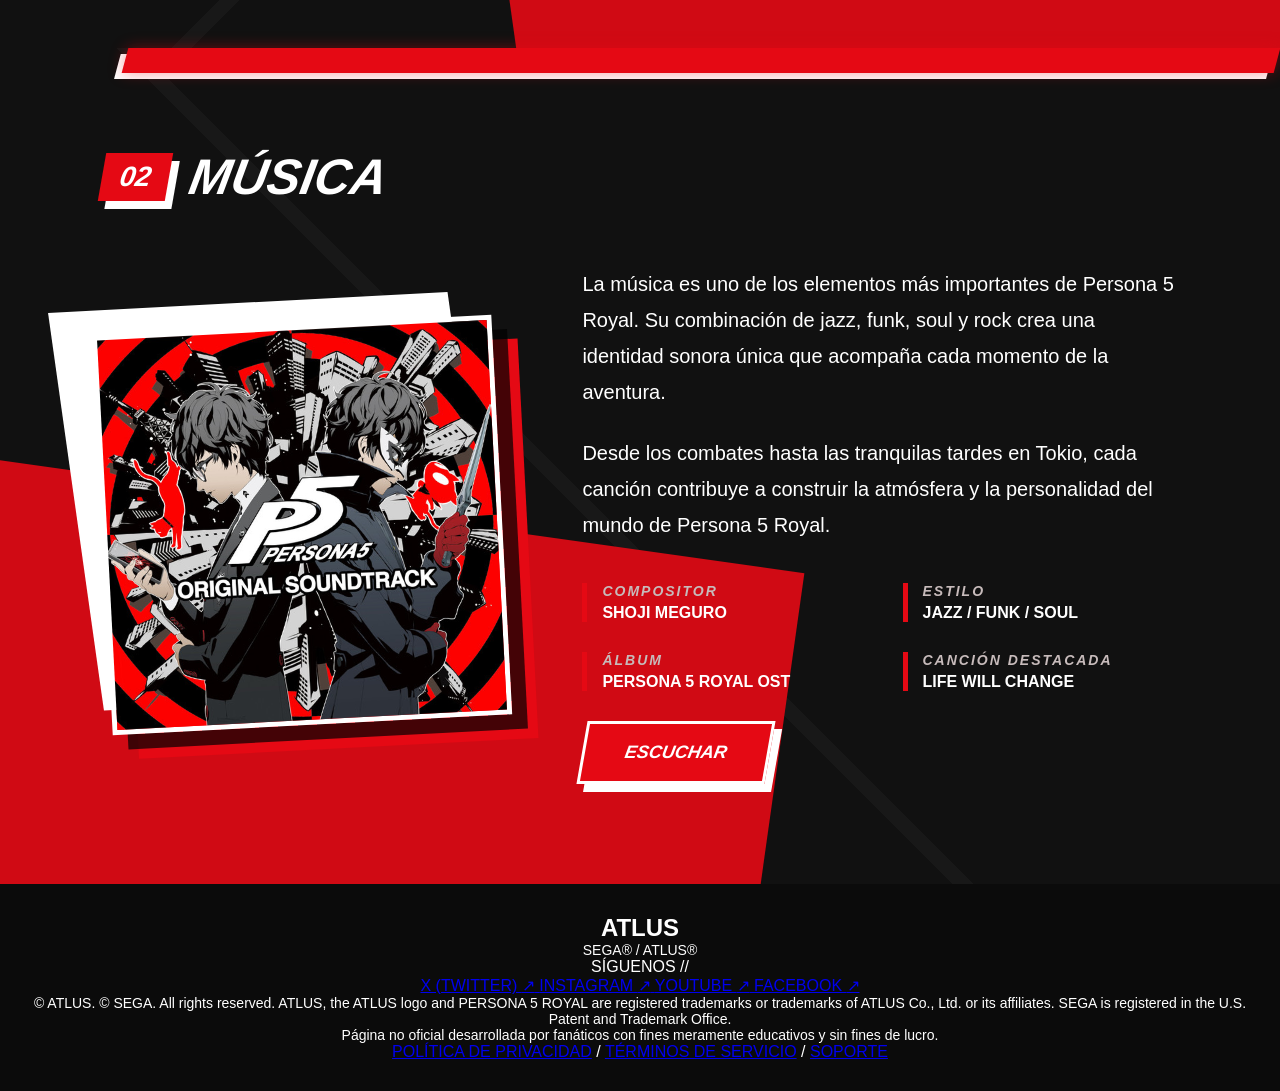
==== commit 6b16a484: "Add files via upload" ====
--- a/index.html
+++ b/index.html
@@ -24,26 +24,28 @@
           alt="Persona 5 Royal"
         >
       </a>
-
     <button class="hamburger-btn" id="hamburger-btn" aria-label="Abrir Menú">
       <span></span>
       <span></span>
       <span></span>
     </button> 
 
-    <nav class="nav-menu">
-      <a href="index.html" class="nav-link active">
-        INICIO
-      </a>
-
-      <a href="personajes.html" class="nav-link">
-        PERSONAJES
-      </a>
-
-      <a href="https://store.steampowered.com/app/1687950/Persona_5_Royal/" target="_blank" class="nav-link">
-        COMPRAR
-      </a>
-    </nav>
+      <nav class="nav-menu">
+        <a href="index.html" class="nav-link active">INICIO</a>
+        <a href="personajes.html" class="nav-link">PERSONAJES</a>
+
+        <div class="nav-item-dropdown">
+          <a href="anime.html" class="nav-link dropdown-toggle">ANIME</a>
+          <div class="dropdown-menu">
+            <a href="anime.html" class="dropdown-item">ANIME</a>
+            <a href="pelicula.html" class="dropdown-item">ESPECIAL</a>            
+          </div>
+        </div>
+
+        <a href="https://store.steampowered.com/app/1687950/Persona_5_Royal/" target="_blank" class="nav-link">COMPRAR
+        </a>
+        <a href= "contacto.html" class="nav-link">CONTACTO</a>
+      </nav>
 
     </header>
 
@@ -213,12 +215,59 @@
 
     <!-- | + |====================|| FOOTER ||====================| + | -->
 
-      <footer>
-        <p>
-          Proyecto realizado con HTML, CSS y JavaScript.
-          Esto no esta hecho ni ayudado de ninguna inteligencia artificial, todo el contenido es creado por mi (guiño guiño).
-        </p>
-    </footer>
+      <footer class="p5-footer">
+        <div class="footer-container">
+          
+          <!-- Sección Superior / Redes y Enlaces -->
+          <div class="footer-top">
+            <div class="footer-brand">
+              <h2>ATLUS</h2>
+              <p>SEGA® / ATLUS®</p>
+            </div>
+
+            <div class="footer-socials">
+              <span class="socials-title">SÍGUENOS //</span>
+              <div class="social-links">
+                <a href="https://twitter.com/Atlus_West" target="_blank" rel="noopener noreferrer" class="social-btn">
+                  X (TWITTER) <span>↗</span>
+                </a>
+                <a href="https://www.instagram.com/atlus_west" target="_blank" rel="noopener noreferrer" class="social-btn">
+                  INSTAGRAM <span>↗</span>
+                </a>
+                <a href="https://www.youtube.com/@atlus" target="_blank" rel="noopener noreferrer" class="social-btn">
+                  YOUTUBE <span>↗</span>
+                </a>
+                <a href="https://www.facebook.com/AtlusWest" target="_blank" rel="noopener noreferrer" class="social-btn">
+                  FACEBOOK <span>↗</span>
+                </a>
+              </div>
+            </div>
+          </div>
+
+          <div class="footer-divider"></div>
+
+          <!-- Sección Inferior / Legal y Derechos -->
+          <div class="footer-bottom">
+            <div class="footer-legal">
+              <p>
+                © ATLUS. © SEGA. All rights reserved. ATLUS, the ATLUS logo and PERSONA 5 ROYAL are registered trademarks or trademarks of ATLUS Co., Ltd. or its affiliates. SEGA is registered in the U.S. Patent and Trademark Office.
+              </p>
+              <p class="fan-disclaimer">
+                Página no oficial desarrollada por fanáticos con fines meramente educativos y sin fines de lucro.
+              </p>
+            </div>
+
+            <div class="footer-policy-links">
+              <a href="#">POLÍTICA DE PRIVACIDAD</a>
+              <span class="sep">/</span>
+              <a href="#">TÉRMINOS DE SERVICIO</a>
+              <span class="sep">/</span>
+              <a href="#">SOPORTE</a>
+            </div>
+          </div>
+
+        </div>
+      </footer>
 
     <script src="js/main.js"></script>
 
--- a/css/style.css
+++ b/css/style.css
@@ -14,6 +14,180 @@
   background-color: #111111;
   color: #ffffff;
   font-family: Arial, sans-serif;
+}
+/*RESPONSIVE*/
+
+/* Monitores muy grandes (Pantallas > 1400px) */
+@media (min-width: 1400px) {
+  .hero-content, .about-content, .music-content {
+    max-width: 1300px;
+  }
+}
+
+/* Tablets y pantallas medianas (Máximo 1024px) */
+@media (max-width: 1024px) {
+  .navbar {
+    padding: 0 4%;
+    height: 80px;
+  }
+
+  .nav-link {
+    padding: 8px 16px;
+    font-size: 15px;
+  }
+
+  .hero {
+    padding-top: 100px;
+  }
+
+  .hero-character {
+    right: -5%;
+    opacity: 0.6;
+  }
+
+  .about-content, .music-content {
+    gap: 40px;
+  }
+}
+
+/* Menú Hamburguesa y Navbar para Tablets / Móviles (Máximo 850px) */
+@media (max-width: 850px) {
+  .hamburger-btn {
+    display: flex;
+  }
+
+  .nav-menu {
+    position: fixed;
+    top: 80px;
+    right: -100%;
+    width: 250px;
+    height: calc(100vh - 80px);
+    background-color: rgba(8, 8, 8, 0.98);
+    flex-direction: column;
+    align-items: center;
+    padding-top: 40px;
+    gap: 20px;
+    transition: right 0.3s ease;
+    border-left: 3px solid #e50914;
+    z-index: 999;
+  }
+
+  .nav-menu.activo {
+    right: 0;
+  }
+}
+
+/* Dispositivos Móviles (Máximo 768px) */
+@media (max-width: 768px) {
+  .navbar {
+    display: flex;
+    justify-content: space-between;
+    align-items: center;
+    padding: 10px 20px; 
+    box-sizing: border-box;
+    overflow: hidden; 
+  }
+
+  .logo {
+    display: flex;
+    align-items: center;
+  }
+
+  /* Ajuste para que el sombrero del logo no sobresalga */
+  .logo img {
+    max-height: 45px !important; 
+    width: auto !important;     
+    object-fit: contain;
+    display: block;
+  }
+
+  .hero {
+    flex-direction: column;
+    justify-content: center;
+    text-align: center;
+    padding: 120px 5% 60px;
+  }
+
+  .hero-character {
+    position: relative;
+    right: auto;
+    bottom: auto;
+    height: 300px;
+    margin-top: 20px;
+    opacity: 1;
+  }
+
+  .hero-content {
+    max-width: 100%;
+  }
+
+  .hero-logo {
+    width: 80%;
+    margin: 0 auto 20px;
+  }
+
+  .hero-description {
+    margin: 0 auto 30px;
+  }
+
+  .about-content, .music-content {
+    flex-direction: column;
+    text-align: center;
+    gap: 40px;
+  }
+
+  .about-image, .music-image {
+    transform: rotate(0deg);
+  }
+
+  .about-image img, .music-image img {
+    width: 100%;
+    max-width: 320px;
+    height: auto;
+    margin: 0 auto;
+  }
+
+  .game-details, .music-details {
+    grid-template-columns: 1fr;
+    text-align: left;
+  }
+
+  .section-title {
+    justify-content: center;
+  }
+
+  .section-title h2 {
+    font-size: 32px;
+  }
+
+  .section-title span {
+    font-size: 22px;
+  }
+}
+
+/* Teléfonos móviles pequeños (Máximo 480px) */
+@media (max-width: 480px) {
+  .hero-subtitle {
+    font-size: 14px;
+    letter-spacing: 2px;
+  }
+
+  .hero-button, .music-button {
+    padding: 12px 25px !important;
+    font-size: 15px;
+  }
+
+  .about, .music {
+    padding: 60px 4%;
+  }
+
+  .about-info > p, .music-info > p {
+    font-size: 16px;
+  }
+
+  footer p {
+    font-size: 12px;
+  }
 }
 
 /*| + |====================|| NAVBAR ||====================| + |*/
@@ -30,7 +204,147 @@
   padding: 0 7%;
   background-color: #080808;
   border-bottom: 4px solid #e50914;
-  z-index: 5;
+  z-index: 100;
+}
+
+/*HAMBURGUESA*/
+
+.hamburger-btn {
+  display: none;
+  flex-direction: column;
+  justify-content: space-between;
+  width: 30px;
+  height: 21px;
+  background: transparent;
+  border: none;
+  cursor: pointer;
+  padding: 0;
+  z-index: 1001;
+}
+
+.hamburger-btn span {
+  width: 100%;
+  height: 3px;
+  background-color: #fff;
+  border-radius: 2px;
+  transition: all 0.3s ease;
+}
+
+/* Transformación del botón a 'X' cuando está activo */
+.hamburger-btn.activo span:nth-child(1) {
+  transform: translateY(9px) rotate(45deg);
+}
+.hamburger-btn.activo span:nth-child(2) {
+  opacity: 0;
+}
+.hamburger-btn.activo span:nth-child(3) {
+  transform: translateY(-9px) rotate(-45deg);
+}
+
+/* Configuración del botón de 3 barras */
+.hamburger {
+    display: flex;
+    flex-direction: column;
+    justify-content: space-between;
+    width: 30px;
+    height: 21px;
+    background: transparent;
+    border: none;
+    cursor: pointer;
+    padding: 0;
+    z-index: 1001; /* Queda por encima del menú desplegado */
+    position: relative;
+}
+
+/* Estilo individual de cada barrita */
+.hamburger .bar {
+    width: 100%;
+    height: 3px;
+    background-color: #ffffff;
+    border-radius: 2px;
+    transition: all 0.3s ease-in-out;
+    transform-origin: center; /* EVITA QUE LA X SE TUERZA */
+}
+
+/* Transformación de la X alineada */
+.hamburger.activo .bar:nth-child(1) {
+    transform: translateY(9px) rotate(45deg);
+}
+
+.hamburger.activo .bar:nth-child(2) {
+    opacity: 0;
+    transform: translateX(-10px);
+}
+
+.hamburger.activo .bar:nth-child(3) {
+    transform: translateY(-9px) rotate(-45deg);
+}
+
+/* --- REGLAS RESPONSIVE (Móviles y Tablets) --- */
+@media (max-width: 850px) {
+  .navbar {
+    padding: 0 20px;
+    height: 70px;
+    justify-content: space-between;
+    align-items: center;
+  }
+
+  /* Muestra el botón hamburguesa cuando la pantalla es reducida */
+  .hamburger-btn {
+    display: flex;
+  }
+
+  /* Desplegable del menú en móvil */
+  .nav-menu {
+    position: fixed;
+    top: 70px;
+    right: -100%; /* Oculto fuera de la pantalla */
+    width: 250px;
+    height: calc(100vh - 70px);
+    background-color: rgba(0, 0, 0, 0.95);
+    flex-direction: column;
+    align-items: center;
+    padding-top: 40px;
+    gap: 25px;
+    transition: right 0.4s ease;
+    border-left: 2px solid #e60012;
+  }
+
+  .nav-menu.activo {
+    right: 0; /* Se desliza a la vista al hacer clic */
+  }
+
+  .nav-link {
+    font-size: 18px;
+    width: 80%;
+    text-align: center;
+  }
+
+  /* Ajustes para evitar desbordamientos en móviles */
+  body {
+    overflow-x: hidden;
+  }
+
+  .hero {
+    flex-direction: column;
+    padding: 100px 20px 40px;
+    text-align: center;
+  }
+
+  .hero-character {
+    position: relative;
+    right: auto;
+    bottom: auto;
+    max-width: 90%;
+    height: auto;
+    margin-top: 20px;
+  }
+
+  .hero-logo {
+    max-width: 85%;
+    height: auto;
+    margin: 0 auto 20px;
+  }
 }
 
 /*=========|| LOGO ||=========*/
@@ -632,3 +946,6 @@
 footer p {
   font-size: 14px;
 }
+
+/* ==================== CORRECCIÓN MENÚ HAMBURGUESA ==================== */
+
--- a/css/stylePersonajes.css
+++ b/css/stylePersonajes.css
@@ -1,3 +1,7 @@
+
+
+/*===================================*/
+
 .characters-page {
   position: relative;
   padding-top: 100px;
@@ -544,3 +548,367 @@
 .spec-text span {
   color: #ff0000; /* Resalta las etiquetas ARCANA: y PERSONA: */
 }
+
+
+/* =====================================================================
+   RESPONSIVE - CONTENIDO DE PERSONAJES
+   No modifica navbar ni footer.
+   ===================================================================== */
+
+/* Tablets y monitores pequeños */
+@media (max-width: 1000px) {
+
+  .carousel-section {
+    padding-left: 5%;
+    padding-right: 5%;
+  }
+
+  .character-card {
+    min-width: 280px;
+    max-width: 300px;
+  }
+
+  /* Modal: mantiene una estructura fija y permite que el contenido
+     tenga su propio scroll sin deformar la ventana. */
+  .modal-contenido {
+    width: min(94vw, 900px);
+    height: min(88vh, 760px);
+    max-height: 88vh;
+    padding: 25px 20px 20px;
+    overflow-y: auto;
+    overflow-x: hidden;
+    -webkit-overflow-scrolling: touch;
+  }
+
+  .modal-cuerpo {
+    align-items: stretch;
+  }
+
+  .modal-columna-izquierda {
+    width: 260px;
+    min-width: 260px;
+    flex: 0 0 260px;
+  }
+
+  .modal-imagen-container {
+    width: 100%;
+    height: 390px;
+    aspect-ratio: auto;
+  }
+
+  .modal-imagen-container img {
+    width: 100%;
+    height: 100%;
+    object-fit: contain;
+  }
+
+  .modal-columna-derecha {
+    min-width: 0;
+  }
+}
+
+
+/* Teléfonos y tablets pequeñas */
+@media (max-width: 700px) {
+
+  /* ---------- CARRUSELES ---------- */
+
+  .carousel-section {
+    padding: 25px 12px;
+  }
+
+  .carousel-wrapper {
+    display: block;
+  }
+
+  .carousel-track-container {
+    width: 100%;
+    padding: 15px 20px 30px;
+    overflow-y: hidden;
+    scrollbar-width: none;
+    mask-image: none;
+    -webkit-mask-image: none;
+  }
+
+  .carousel-track-container::-webkit-scrollbar {
+    display: none;
+  }
+
+  .carousel-track {
+    gap: 18px;
+    width: max-content;
+    padding-right: 20px;
+  }
+
+  .character-card {
+    min-width: min(78vw, 300px);
+    max-width: min(78vw, 300px);
+  }
+
+  /* Las flechas siguen disponibles, pero no ocupan espacio del contenido. */
+  .carousel-btn {
+    position: absolute;
+    top: 50%;
+    transform: translateY(-50%) skew(-10deg);
+    z-index: 20;
+    padding: 10px 13px;
+  }
+
+  .carousel-btn:hover {
+    transform: translateY(-50%) skew(-10deg) scale(1.05);
+  }
+
+  .carousel-wrapper .carousel-btn:first-child {
+    left: 2px;
+  }
+
+  .carousel-wrapper .carousel-btn:last-child {
+    right: 2px;
+  }
+
+
+  /* ---------- MODAL ---------- */
+
+  .modal {
+    align-items: center;
+    justify-content: center;
+    padding: 10px;
+    box-sizing: border-box;
+  }
+
+  /*
+    La ventana tiene un tamaño propio.
+    La imagen NO determina el tamaño del modal.
+  */
+  .modal-contenido {
+    width: min(94vw, 560px);
+    height: min(90vh, 760px);
+    max-width: 560px;
+    max-height: 90vh;
+    min-height: 0;
+
+    padding: 45px 15px 20px;
+
+    transform: rotate(0deg);
+
+    overflow-x: hidden;
+    overflow-y: auto;
+
+    -webkit-overflow-scrolling: touch;
+    overscroll-behavior: contain;
+  }
+
+  /*
+     Una sola columna en móvil.
+     Todo el contenido queda dentro del modal y se puede
+     deslizar verticalmente.
+  */
+  .modal-cuerpo {
+    display: flex;
+    flex-direction: column;
+    align-items: stretch;
+    gap: 20px;
+    min-width: 0;
+  }
+
+  /*
+     La columna deja de crecer según la imagen.
+     Su ancho es el del modal.
+  */
+  .modal-columna-izquierda {
+    width: 100%;
+    min-width: 0;
+    height: auto;
+    flex: none;
+    align-items: center;
+  }
+
+  /*
+     La caja de imagen tiene proporción fija.
+     Así la ventana no cambia de forma según cada personaje.
+  */
+  .modal-galeria-wrapper {
+    width: min(100%, 280px);
+    flex: 0 0 auto;
+  }
+
+  .modal-imagen-container {
+    width: 100%;
+    height: 360px;
+    aspect-ratio: auto;
+    box-sizing: border-box;
+  }
+
+  .modal-imagen-container img {
+    width: 100%;
+    height: 100%;
+    object-fit: contain;
+    object-position: center;
+  }
+
+  .modal-columna-derecha {
+    width: 100%;
+    min-width: 0;
+    flex: none;
+    gap: 12px;
+  }
+
+  .modal-columna-derecha h2 {
+    max-width: 100%;
+    box-sizing: border-box;
+    font-size: 1.45rem;
+  }
+
+  .modal-columna-derecha p {
+    font-size: 0.9rem;
+    line-height: 1.55;
+  }
+
+  .modal-specs-container {
+    width: 100%;
+  }
+
+  .btn-estilo {
+    width: min(100%, 280px);
+  }
+
+  /* Las flechas quedan pegadas a la caja de imagen. */
+  .modal-nav-btn {
+    top: 50%;
+    padding: 7px 10px;
+    font-size: 1rem;
+  }
+
+  .modal-nav-btn.prev {
+    left: -10px;
+  }
+
+  .modal-nav-btn.next {
+    right: -10px;
+  }
+
+  .modal-cerrar {
+    position: sticky;
+    float: right;
+    top: 0;
+    right: 0;
+    z-index: 30;
+    margin-left: auto;
+  }
+}
+
+
+/* Teléfonos muy chicos */
+@media (max-width: 420px) {
+
+  .carousel-section {
+    padding-left: 8px;
+    padding-right: 8px;
+  }
+
+  .character-card {
+    min-width: 82vw;
+    max-width: 82vw;
+  }
+
+  .modal {
+    padding: 6px;
+  }
+
+  .modal-contenido {
+    width: 96vw;
+    height: 92vh;
+    max-height: 92vh;
+    padding: 42px 12px 18px;
+    box-shadow: 6px 6px 0 #e60012;
+  }
+
+  .modal-imagen-container {
+    height: 310px;
+  }
+
+  .modal-galeria-wrapper {
+    width: min(100%, 250px);
+  }
+
+  .modal-columna-derecha h2 {
+    font-size: 1.25rem;
+    padding: 5px 10px;
+  }
+
+  .modal-columna-derecha p {
+    font-size: 0.86rem;
+    padding: 12px;
+  }
+
+  .spec-text {
+    font-size: 0.78rem;
+  }
+}
+
+
+/* Altura muy reducida: priorizar que todo siga siendo accesible */
+@media (max-height: 650px) and (max-width: 700px) {
+
+  .modal-contenido {
+    height: 94vh;
+    max-height: 94vh;
+  }
+
+  .modal-imagen-container {
+    height: 250px;
+  }
+}
+
+
+/* Evita que el scroll horizontal de la página aparezca por
+   las transformaciones decorativas de las tarjetas. */
+@media (max-width: 700px) {
+
+  .characters-page,
+  .carousel-section {
+    max-width: 100%;
+    overflow-x: clip;
+  }
+}
+
+/* ==================== TITULOS DE SECCION RESPONSIVE ==================== */
+
+@media (max-width: 700px) {
+
+  .section-title {
+    display: flex;
+    align-items: center;
+    gap: 10px;
+    max-width: 100%;
+  }
+
+  .section-title span {
+    font-size: 1.2rem;
+    flex-shrink: 0;
+  }
+
+  .section-title h2 {
+    font-size: clamp(1.4rem, 6vw, 2rem);
+    line-height: 1.1;
+    margin: 0;
+    white-space: normal;
+  }
+
+}
+
+@media (max-width: 420px) {
+
+  .section-title {
+    gap: 7px;
+  }
+
+  .section-title span {
+    font-size: 1rem;
+  }
+
+  .section-title h2 {
+    font-size: clamp(1.1rem, 6vw, 1.6rem);
+  }
+
+}
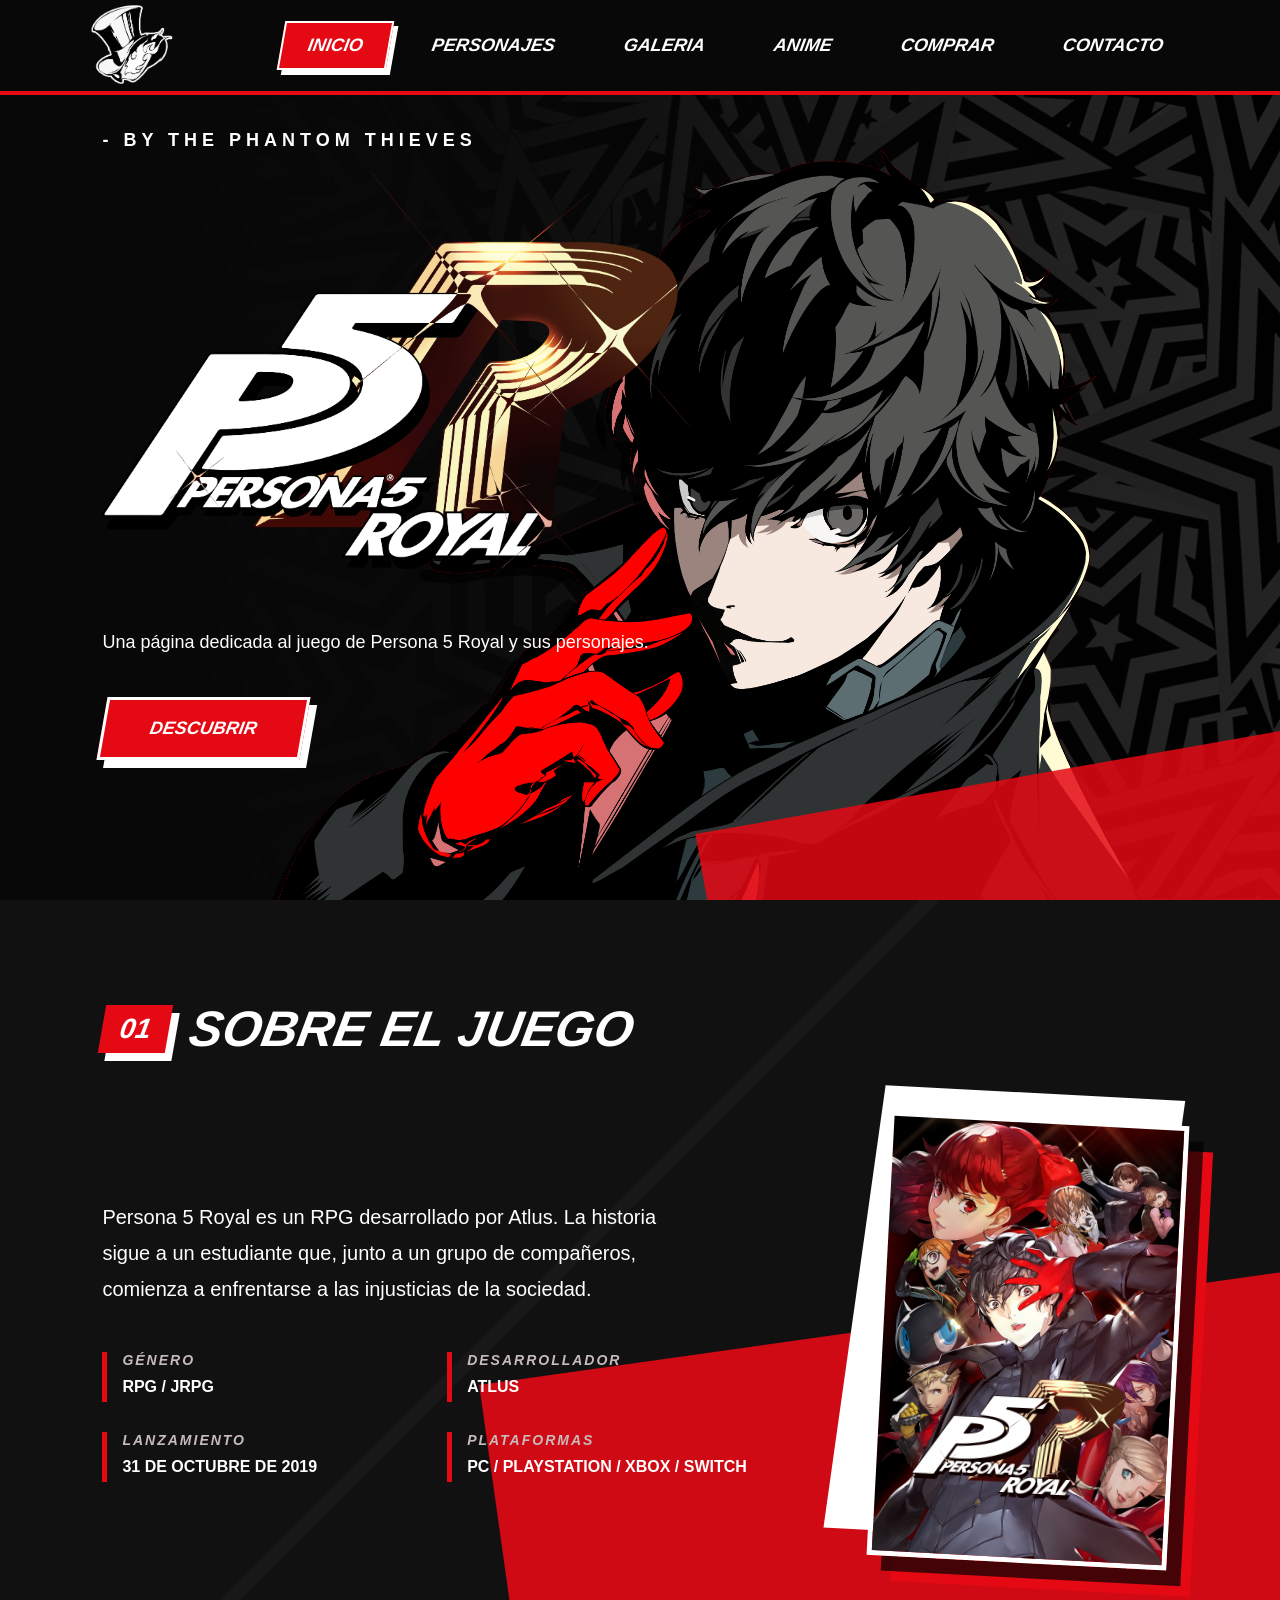
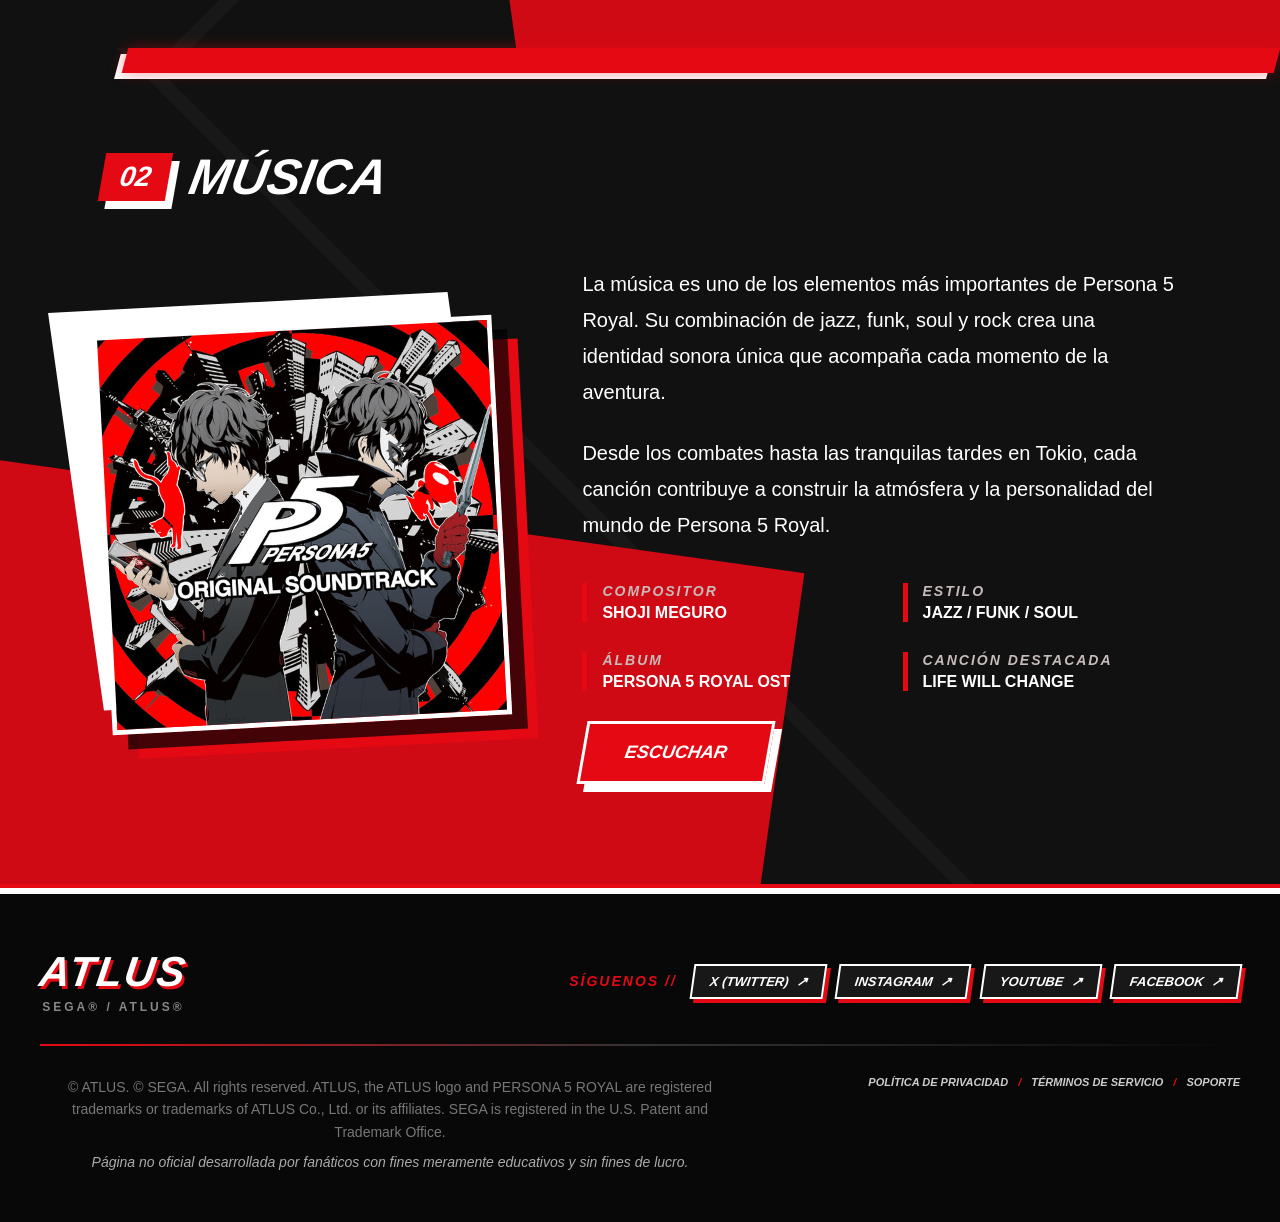
==== commit 8167ca67: "Add files via upload" ====
--- a/index.html
+++ b/index.html
@@ -32,7 +32,17 @@
 
       <nav class="nav-menu">
         <a href="index.html" class="nav-link active">INICIO</a>
-        <a href="personajes.html" class="nav-link">PERSONAJES</a>
+
+        <div class="nav-item-dropdown">
+          <a href="personajes.html" class="nav-link dropdown-toggle">PERSONAJES</a>
+          <div class="dropdown-menu">
+            <a href="personajes.html#protagonistas" class="dropdown-item">PROTAGONISTAS</a>
+            <a href="personajes.html#secundarios" class="dropdown-item">SECUNDARIOS</a>     
+            <a href="personajes.html#villanos" class="dropdown-item">VILLANOS</a>         
+          </div>
+        </div>
+
+        <a href="galeria.html" class="nav-link">GALERIA</a>
 
         <div class="nav-item-dropdown">
           <a href="anime.html" class="nav-link dropdown-toggle">ANIME</a>
--- a/css/style.css
+++ b/css/style.css
@@ -205,6 +205,164 @@
   background-color: #080808;
   border-bottom: 4px solid #e50914;
   z-index: 100;
+}
+.nav-item-dropdown {
+    position: relative;
+    display: inline-block;
+}
+
+
+/* ==================== BOTÓN ANIME ==================== */
+
+.nav-item-dropdown .dropdown-toggle {
+    position: relative;
+    z-index: 12;
+}
+
+
+/* Animación original del botón */
+
+.nav-item-dropdown:hover .dropdown-toggle,
+.nav-item-dropdown.activo .dropdown-toggle {
+    background-color: #e50914;
+    border-color: #ffffff;
+    transform: skew(-10deg) translate(-3px, -3px);
+
+    /* La sombra lateral sigue existiendo,
+       pero no crea una separación debajo */
+    box-shadow: 6px 0 0 #ffffff;
+}
+
+
+/* ==================== SUBMENÚ ==================== */
+
+.dropdown-menu {
+    position: absolute;
+
+    /*
+       Lo colocamos ligeramente por encima del punto
+       donde terminaría normalmente.
+       Esto hace que se "meta" debajo del botón.
+    */
+    top: calc(100% - 10px);
+    left: -6px;
+
+    width: 100%;
+
+    background-color: #080808;
+
+    /*
+       El borde superior se elimina para que parezca
+       una continuación del botón.
+    */
+    border: 2px solid #ffffff;
+    border-top: none;
+
+    /*
+       Mantiene la sombra lateral/inferior del estilo Persona.
+    */
+    box-shadow: 6px 6px 0 #ffffff;
+
+    /*
+       Comienza completamente comprimido desde arriba.
+    */
+    transform: skew(-10deg) scaleY(0);
+    transform-origin: top center;
+
+    opacity: 0;
+    visibility: hidden;
+
+    /*
+       Primero termina la animación del botón y después
+       comienza a desplegarse el menú.
+    */
+    transition:
+        transform 0.28s cubic-bezier(0.25, 1, 0.5, 1) 0.12s,
+        opacity 0.18s ease 0.12s,
+        visibility 0.18s 0.12s;
+
+    z-index: 10;
+
+    padding: 0;
+
+    display: flex;
+    flex-direction: column;
+
+    overflow: hidden;
+}
+
+
+/* ==================== MENÚ ABIERTO ==================== */
+
+.nav-item-dropdown.activo .dropdown-menu {
+
+    transform: skew(-10deg) scaleY(1);
+
+    opacity: 1;
+    visibility: visible;
+}
+
+
+/* ==================== OPCIONES ==================== */
+
+.dropdown-item {
+    display: block;
+
+    width: 100%;
+
+    padding: 12px 15px;
+
+    color: #ffffff;
+    text-decoration: none;
+
+    font-size: 16px;
+    font-weight: 900;
+    font-style: italic;
+
+    text-align: center;
+
+    background-color: #080808;
+
+    transition:
+        background-color 0.2s ease,
+        color 0.2s ease;
+}
+
+
+/* Hover de cada opción */
+
+.dropdown-item:hover {
+    background-color: #e50914;
+    color: #ffffff;
+}
+
+
+/* ==================== SEPARADOR ==================== */
+
+.dropdown-item:not(:last-child) {
+    position: relative;
+}
+
+
+/*
+   Línea blanca más corta que el ancho del menú.
+   No toca los bordes.
+*/
+.dropdown-item:not(:last-child)::after {
+
+    content: "";
+
+    position: absolute;
+
+    bottom: 0;
+    left: 10%;
+
+    width: 80%;
+    height: 1px;
+
+    background-color: #ffffff;
+
+    z-index: 2;
 }
 
 /*HAMBURGUESA*/
@@ -949,3 +1107,289 @@
 
 /* ==================== CORRECCIÓN MENÚ HAMBURGUESA ==================== */
 
+/* =========================================================
+   DROPDOWN RESPONSIVE - TELEFONOS
+   ========================================================= */
+
+@media (max-width: 850px) {
+
+    /* El contenedor ocupa todo el ancho del menú móvil */
+    .nav-item-dropdown {
+        display: block;
+        width: 70%;
+    }
+
+
+    /* El botón ANIME ocupa el ancho disponible */
+    .nav-item-dropdown .dropdown-toggle {
+        width: 100%;
+    }
+
+
+    /* ==================== SUBMENÚ ==================== */
+
+    .nav-item-dropdown .dropdown-menu {
+        position: relative;
+
+        top: -6px;
+        left: -6px;
+
+        width: 100%;
+
+        /*
+           Lo dejamos pegado al botón.
+        */
+        margin-top: -2px;
+
+        /*
+           En móvil ya no necesitamos una posición
+           absoluta porque el menú está dentro del
+           panel de navegación.
+        */
+        transform: skew(-10deg) scaleY(0);
+        transform-origin: top center;
+
+        /*
+           Mantiene la misma animación que en PC.
+        */
+        opacity: 0;
+        visibility: hidden;
+
+        max-height: 0;
+
+        transition:
+            transform 0.28s cubic-bezier(0.25, 1, 0.5, 1),
+            opacity 0.18s ease,
+            max-height 0.28s ease,
+            visibility 0.18s ease;
+
+        overflow: hidden;
+
+        box-shadow: 5px 5px 0 #ffffff;
+    }
+
+
+    /* ==================== ABIERTO ==================== */
+
+    .nav-item-dropdown.activo .dropdown-menu {
+
+        transform: skew(-10deg) scaleY(1);
+
+        opacity: 1;
+        visibility: visible;
+
+        max-height: 150px;
+    }
+
+
+    /* ==================== OPCIONES ==================== */
+
+    .nav-item-dropdown .dropdown-item {
+
+        width: 100%;
+
+        padding: 14px 15px;
+
+        font-size: 16px;
+
+        text-align: center;
+    }
+
+
+    /* ==================== ANIMACIÓN DEL BOTÓN ==================== */
+
+    .nav-item-dropdown.activo .dropdown-toggle {
+
+        background-color: #e50914;
+
+        border-color: #ffffff;
+
+        transform: skew(-10deg) translate(-3px, -3px);
+
+        /*
+           Evitamos la sombra inferior para que el
+           submenú parezca conectado al botón.
+        */
+        box-shadow: 5px 0 0 #ffffff;
+    }
+
+}
+
+/* ==================== FOOTER PERSONA 5 STYLE ==================== */
+
+.p5-footer {
+  /* Fondo oscuro distintivo */
+  background: #080808; 
+  border-top: 4px solid #e50914;
+  color: #fff;
+  padding: 60px 20px 40px;
+  position: relative;
+  overflow: hidden;
+}
+
+.p5-footer::before {
+  /* Detalle decorativo de franja roja inclinada en el fondo */
+  content: ""; 
+  position: absolute;
+  top: 0;
+  left: 0;
+  width: 100%;
+  height: 6px;
+  background: #fff;
+}
+
+.footer-container {
+  max-width: 1200px;
+  margin: 0 auto;
+}
+
+/* --- Sección Superior --- */
+.footer-top {
+  display: flex;
+  justify-content: space-between;
+  align-items: center;
+  flex-wrap: wrap;
+  gap: 30px;
+  margin-bottom: 30px;
+}
+
+.footer-brand h2 {
+  font-size: 42px;
+  font-weight: 900;
+  font-style: italic;
+  letter-spacing: 2px;
+  color: #fff;
+  transform: skew(-8deg);
+  margin: 0;
+  text-shadow: 3px 3px 0 #e50914;
+}
+
+.footer-brand p {
+  font-size: 12px;
+  font-weight: 900;
+  letter-spacing: 3px;
+  color: #888;
+  margin-top: 4px;
+}
+
+.footer-socials {
+  display: flex;
+  align-items: center;
+  gap: 15px;
+  flex-wrap: wrap;
+}
+
+.socials-title {
+  font-size: 14px;
+  font-weight: 900;
+  font-style: italic;
+  letter-spacing: 2px;
+  color: #e50914;
+}
+
+.social-links {
+  display: flex;
+  gap: 12px;
+  flex-wrap: wrap;
+}
+
+.social-btn {
+  display: inline-block;
+  padding: 8px 16px;
+  background: #181818;
+  color: #fff;
+  border: 2px solid #fff;
+  font-size: 13px;
+  font-weight: 900;
+  font-style: italic;
+  text-decoration: none;
+  transform: skew(-8deg);
+  box-shadow: 4px 4px 0 #e50914;
+  transition: transform 0.2s ease, background 0.2s ease, box-shadow 0.2s ease;
+}
+
+.social-btn span {
+  margin-left: 4px;
+  display: inline-block;
+}
+
+.social-btn:hover {
+  background: #e50914;
+  color: #fff;
+  transform: skew(-8deg) translate(-2px, -2px);
+  box-shadow: 6px 6px 0 #fff;
+}
+
+/* --- Separador --- */
+.footer-divider {
+  width: 100%;
+  height: 2px;
+  background: linear-gradient(90deg, #e50914 0%, #333 50%, transparent 100%);
+  margin-bottom: 30px;
+}
+
+/* --- Sección Inferior --- */
+.footer-bottom {
+  display: flex;
+  justify-content: space-between;
+  align-items: flex-start;
+  flex-wrap: wrap;
+  gap: 25px;
+}
+
+.footer-legal {
+  max-width: 700px;
+  font-size: 11px;
+  line-height: 1.6;
+  color: #777;
+}
+
+.footer-legal p {
+  margin-bottom: 8px;
+}
+
+.fan-disclaimer {
+  color: #aaa;
+  font-style: italic;
+}
+
+.footer-policy-links {
+  display: flex;
+  align-items: center;
+  gap: 10px;
+  font-size: 11px;
+  font-weight: 900;
+  font-style: italic;
+}
+
+.footer-policy-links a {
+  color: #ccc;
+  text-decoration: none;
+  transition: color 0.2s ease;
+}
+
+.footer-policy-links a:hover {
+  color: #e50914;
+}
+
+.footer-policy-links .sep {
+  color: #e50914;
+}
+
+/* --- Responsive --- */
+@media (max-width: 768px) {
+  .footer-top,
+  .footer-bottom {
+    flex-direction: column;
+    align-items: flex-start;
+  }
+
+  .footer-socials {
+    flex-direction: column;
+    align-items: flex-start;
+  }
+
+  .footer-policy-links {
+    flex-wrap: wrap;
+  }
+}
